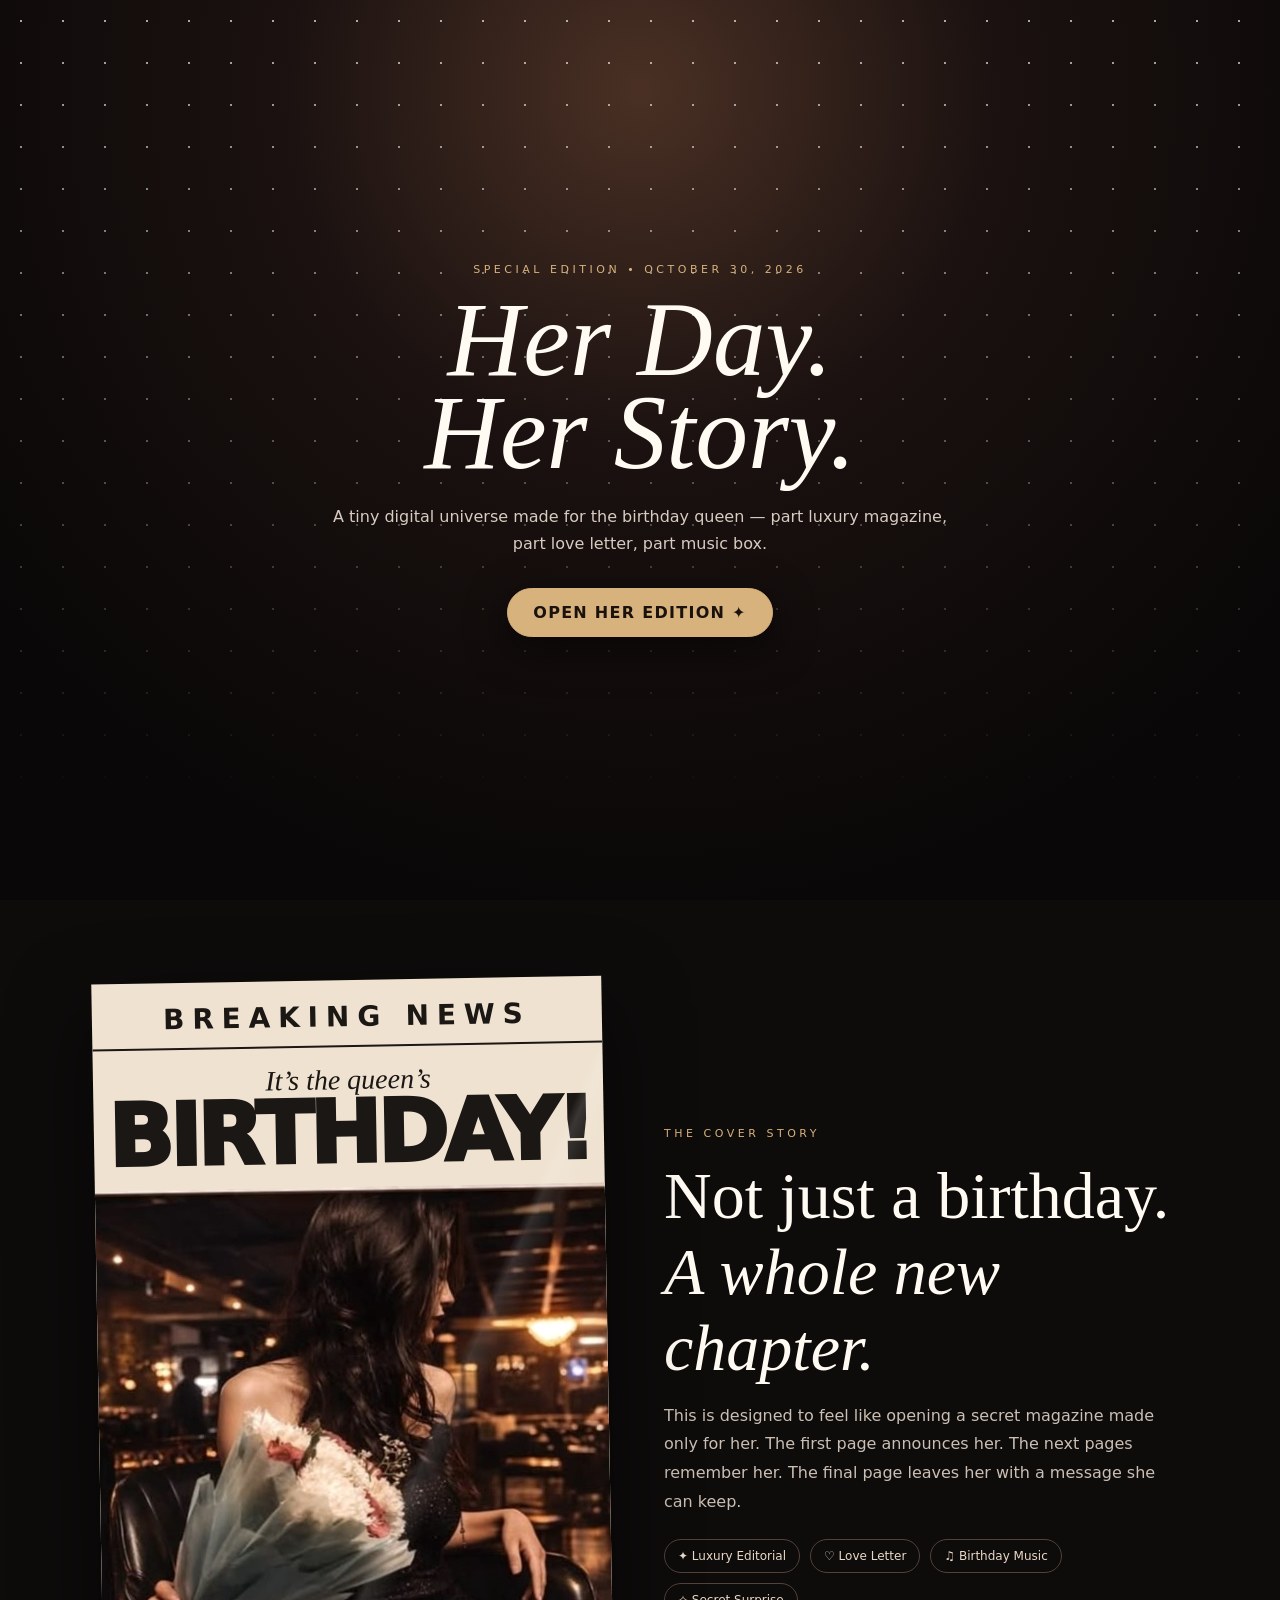
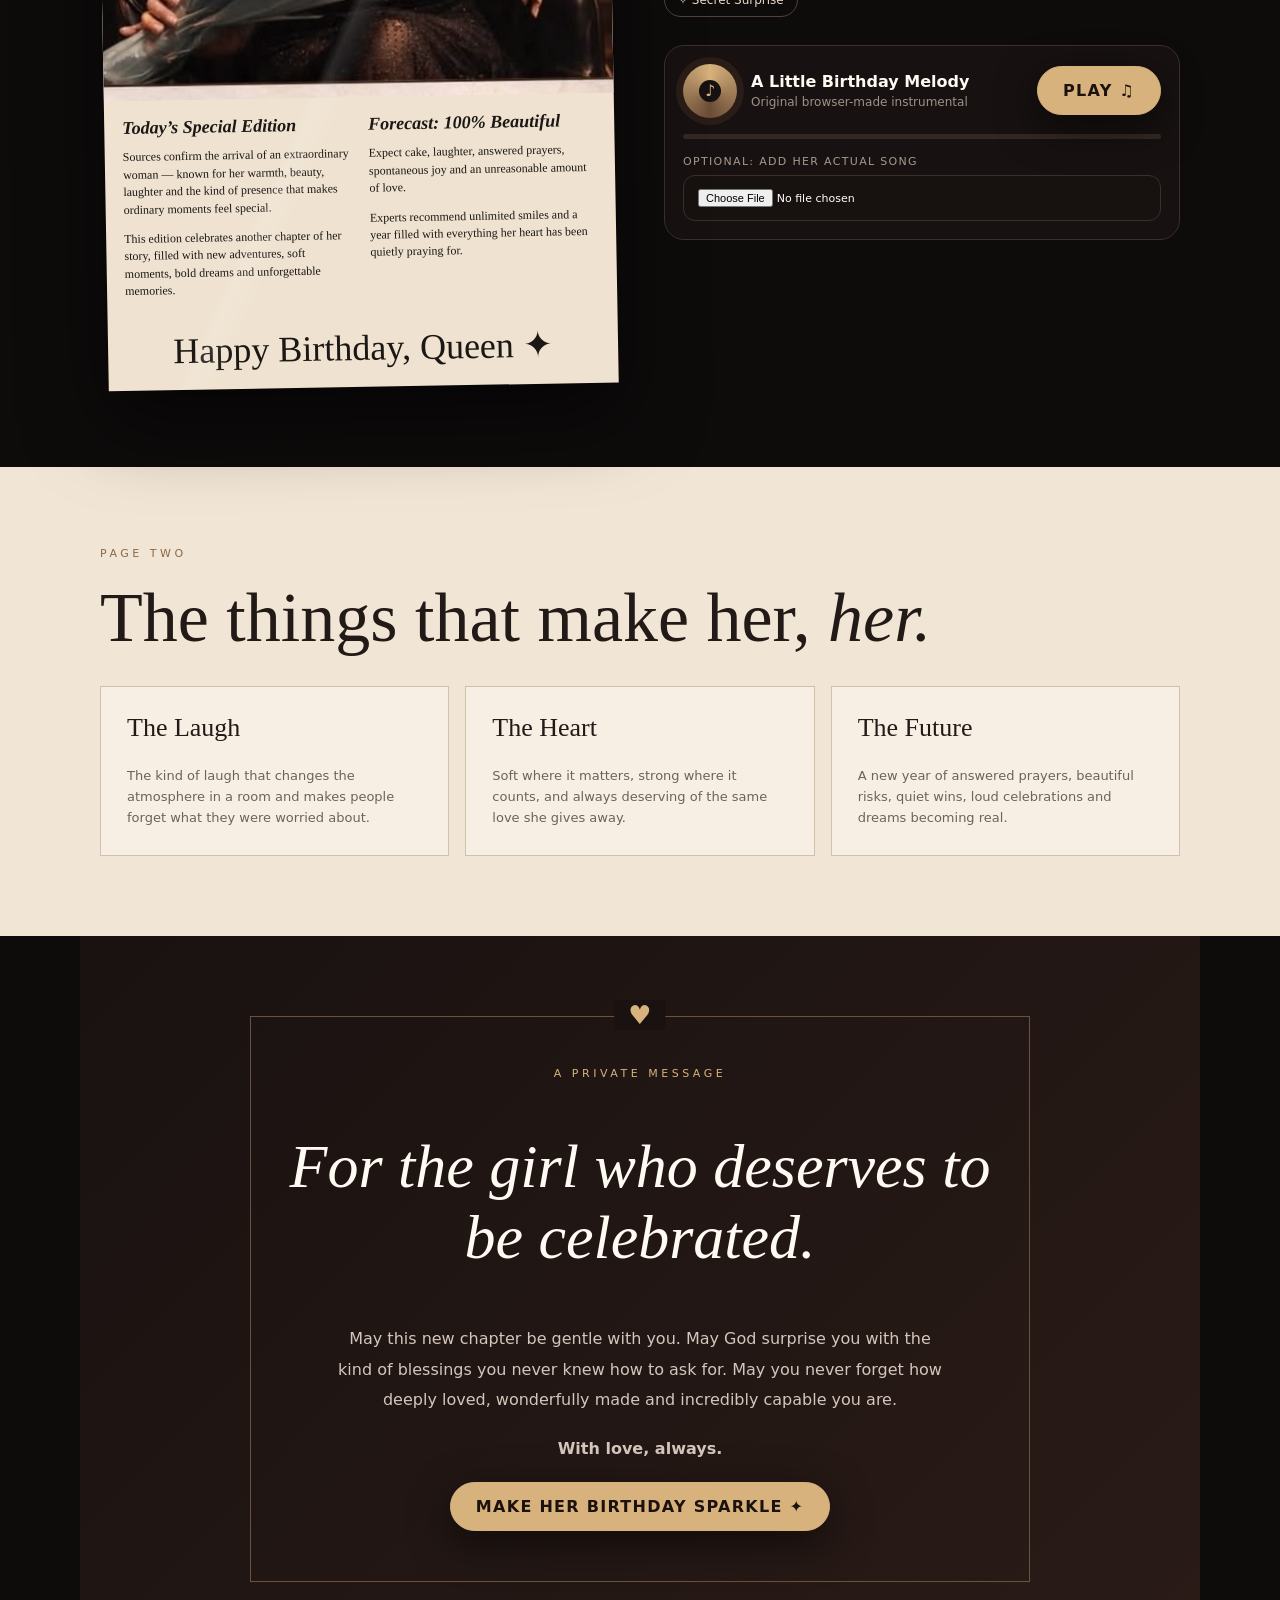
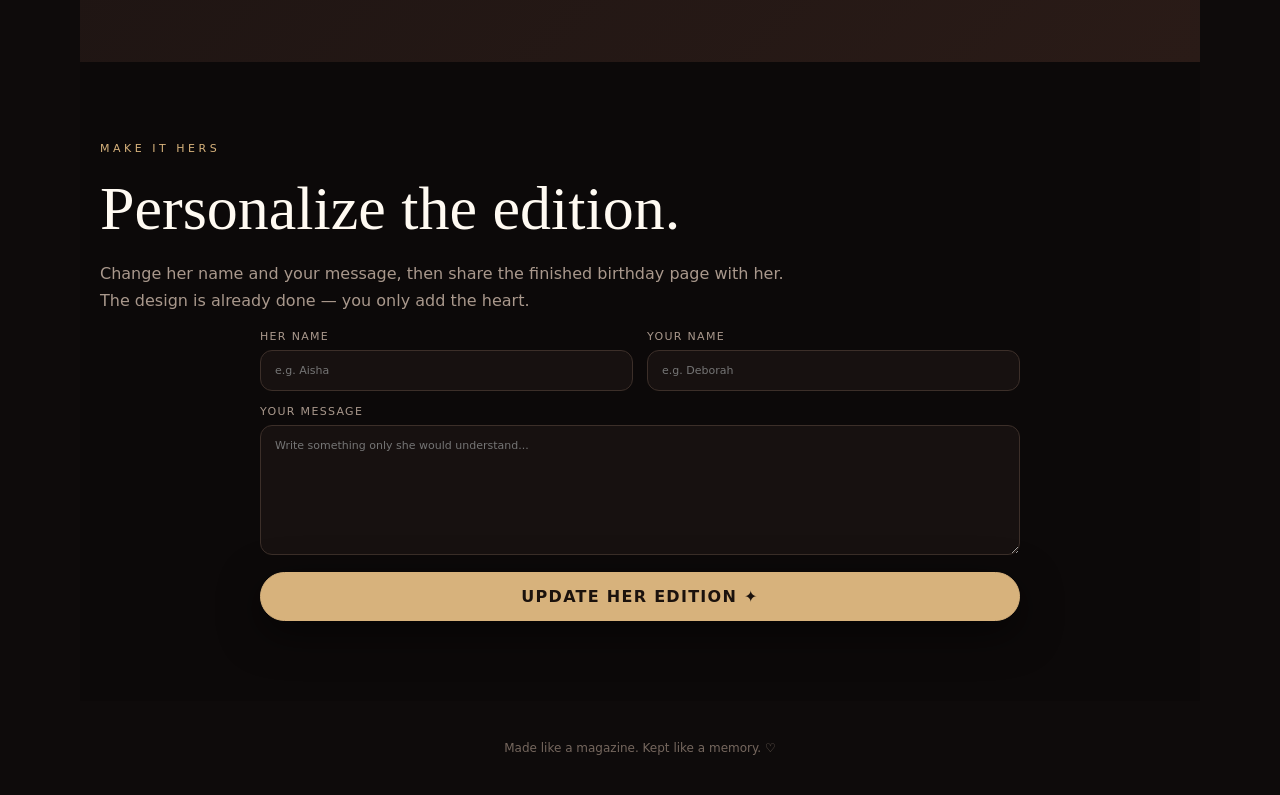
==== birthday_queen_magazine.html @ 36de1dc1 "Add magazine-inspired birthday moments and sparkle" ====
<!doctype html><html lang="en"><head><meta charset="utf-8"><meta name="viewport" content="width=device-width,initial-scale=1"><title>Her Birthday Edition</title><style>
:root{--site-primary:#181313;--site-secondary:#b98a5b;--site-background:#0e0b0b;--site-on-primary:#fffaf2;--site-on-secondary:#1b120d;--site-on-background:#fffaf2;--site-font-body:Inter,system-ui,-apple-system,BlinkMacSystemFont,"Segoe UI",sans-serif;--site-font-heading:Georgia,"Times New Roman",serif;--site-heading-scale:1;--site-spacing-scale:1;--site-radius-scale:1;--gold:#d7b27c;--cream:#f5eadb}
*{box-sizing:border-box}html{scroll-behavior:smooth}body{margin:0;background:#0e0b0b;color:var(--site-on-background);font-family:var(--site-font-body)}#app{min-height:100vh;background:var(--site-background);overflow:hidden}button,input,textarea{font:inherit}button{cursor:pointer}.hero{min-height:100vh;display:grid;place-items:center;padding:28px;position:relative;background:radial-gradient(circle at 50% 10%,#4a3024 0,#1a1110 35%,#090707 80%)}.stars{position:absolute;inset:0;opacity:.65;background-image:radial-gradient(#fff 1px,transparent 1px);background-size:42px 42px;mask-image:linear-gradient(to bottom,#fff,transparent 90%)}.envelope{position:relative;z-index:2;max-width:820px;width:100%;text-align:center;padding:50px 24px}.kicker{letter-spacing:.32em;text-transform:uppercase;font-size:11px;color:#d7b27c;margin-bottom:18px}h1{font-family:var(--site-font-heading);font-size:clamp(48px,9vw,105px);line-height:.88;margin:0;font-weight:500;font-style:italic}.hero p{max-width:620px;margin:24px auto 30px;color:#d8cbc0;line-height:1.7}.primary{border:1px solid #d7b27c;background:#d7b27c;color:#1b120d;border-radius:999px;padding:14px 25px;font-weight:800;letter-spacing:.08em;text-transform:uppercase;box-shadow:0 12px 40px #0008}.section{padding:80px 20px;max-width:1120px;margin:auto}.magazine-wrap{display:grid;grid-template-columns:minmax(280px,510px) 1fr;gap:54px;align-items:center}.magazine{background:#efe2d0;color:#1b1714;box-shadow:0 30px 80px #0009;transform:rotate(-1deg);position:relative;overflow:hidden}.magazine:after{content:"";position:absolute;inset:0;pointer-events:none;background:linear-gradient(115deg,transparent 55%,#fff2 56%,transparent 59%)}.mag-head{padding:20px 18px 12px;text-align:center;border-bottom:2px solid #1c1714;letter-spacing:.28em;font-weight:800;font-size:clamp(18px,3vw,28px)}.mag-kicker{font-family:cursive;text-align:center;font-size:28px;padding:17px 10px 0;font-style:italic}.mag-title{font-size:clamp(48px,8vw,86px);font-weight:950;line-height:.82;text-align:center;margin:2px 10px 18px;letter-spacing:-.05em}.photo{width:100%;aspect-ratio:1/1;object-fit:cover;object-position:center 35%;display:block;filter:saturate(.88) contrast(1.04)}.mag-copy{display:grid;grid-template-columns:1fr 1fr;gap:18px;padding:18px;font-family:Georgia,serif;font-size:12px;line-height:1.45}.mag-copy h3{font-size:18px;line-height:1.05;margin:0 0 8px;font-style:italic}.mag-script{font-family:cursive;font-size:36px;text-align:center;padding:0 12px 18px}.side h2{font-family:var(--site-font-heading);font-size:clamp(38px,6vw,66px);font-weight:500;margin:0 0 16px}.side p{color:#cbbfb4;line-height:1.8}.pills{display:flex;flex-wrap:wrap;gap:10px;margin:22px 0 28px}.pill{padding:9px 13px;border:1px solid #51423a;border-radius:999px;color:#ead9c8;font-size:12px}.player{margin-top:28px;padding:18px;border:1px solid #3c302b;background:#171111;border-radius:20px}.player-row{display:flex;align-items:center;gap:14px}.disk{width:54px;height:54px;border-radius:50%;background:conic-gradient(#d7b27c,#6b4c36,#d7b27c);display:grid;place-items:center;animation:spin 5s linear infinite;animation-play-state:paused;box-shadow:0 0 0 7px #2a1d17}.disk.playing{animation-play-state:running}.disk:after{content:"♪";width:22px;height:22px;background:#171111;border-radius:50%;display:grid;place-items:center;color:#d7b27c}@keyframes spin{to{transform:rotate(360deg)}}.now{flex:1}.now strong{display:block}.now span{font-size:12px;color:#9e9187}.progress{height:5px;background:#342822;border-radius:9px;margin:16px 0;overflow:hidden}.bar{height:100%;width:0;background:#d7b27c;transition:width .1s}.memories{background:#f1e5d5;color:#211a16}.memory-grid{display:grid;grid-template-columns:repeat(3,1fr);gap:16px;margin-top:28px}.card{padding:26px;border:1px solid #d1c0aa;background:#f8efe4;min-height:170px;display:flex;flex-direction:column;justify-content:space-between}.card b{font-family:var(--site-font-heading);font-size:26px;font-weight:500}.card span{font-size:13px;line-height:1.6;color:#6e6259}.letter{background:linear-gradient(135deg,#191211,#2a1b17);text-align:center}.letter-box{max-width:780px;margin:auto;border:1px solid #6a5140;padding:50px 30px;position:relative}.letter-box:before{content:"♥";position:absolute;top:-17px;left:50%;transform:translateX(-50%);background:#191211;padding:0 14px;color:#d7b27c;font-size:26px}.letter h2{font-family:var(--site-font-heading);font-size:clamp(38px,6vw,62px);font-style:italic;font-weight:500}.letter p{color:#d4c6bc;line-height:1.9;max-width:620px;margin:18px auto}.customize{background:#0c0909}.form{max-width:760px;margin:auto;display:grid;gap:14px}.form-grid{display:grid;grid-template-columns:1fr 1fr;gap:14px}label{font-size:11px;text-transform:uppercase;letter-spacing:.12em;color:#a9988c}input,textarea{width:100%;margin-top:7px;background:#171110;border:1px solid #3c2f29;color:#fff;padding:13px 14px;border-radius:12px;outline:none}textarea{min-height:130px;resize:vertical}.footer{padding:40px 20px;text-align:center;color:#75675e;font-size:12px}.toast{position:fixed;left:50%;bottom:24px;transform:translate(-50%,20px);opacity:0;pointer-events:none;background:#f4e5d2;color:#201713;padding:12px 18px;border-radius:999px;z-index:20;transition:.35s;box-shadow:0 10px 40px #0008}.toast.show{opacity:1;transform:translate(-50%,0)}.confetti{position:fixed;top:-15px;width:8px;height:14px;z-index:30;animation:fall 2.5s linear forwards}@keyframes fall{to{transform:translate3d(var(--x),110vh,0) rotate(720deg);opacity:.9}}@media(max-width:800px){.magazine-wrap{grid-template-columns:1fr}.magazine{max-width:560px;margin:auto}.memory-grid{grid-template-columns:1fr}.form-grid{grid-template-columns:1fr}.section{padding:60px 16px}}
</style></head><body><div id="app">
<section class="hero"><div class="stars"></div><div class="envelope"><div class="kicker">Special Edition • October 30, 2026</div><h1>Her Day.<br>Her Story.</h1><p>A tiny digital universe made for the birthday queen — part luxury magazine, part love letter, part music box.</p><button class="primary" onclick="document.getElementById('edition').scrollIntoView()">Open Her Edition ✦</button></div></section>
<section class="section" id="edition"><div class="magazine-wrap"><article class="magazine"><div class="mag-head">BREAKING NEWS</div><div class="mag-kicker">It’s the queen’s</div><div class="mag-title">BIRTHDAY!</div><img class="photo" src="[data-uri]" alt="Birthday queen"><div class="mag-copy"><div><h3>Today’s Special Edition</h3><p>Sources confirm the arrival of an extraordinary woman — known for her warmth, beauty, laughter and the kind of presence that makes ordinary moments feel special.</p><p>This edition celebrates another chapter of her story, filled with new adventures, soft moments, bold dreams and unforgettable memories.</p></div><div><h3>Forecast: 100% Beautiful</h3><p>Expect cake, laughter, answered prayers, spontaneous joy and an unreasonable amount of love.</p><p>Experts recommend unlimited smiles and a year filled with everything her heart has been quietly praying for.</p></div></div><div class="mag-script">Happy Birthday, Queen ✦</div></article><div class="side"><div class="kicker">THE COVER STORY</div><h2>Not just a birthday.<br><em>A whole new chapter.</em></h2><p>This is designed to feel like opening a secret magazine made only for her. The first page announces her. The next pages remember her. The final page leaves her with a message she can keep.</p><div class="pills"><span class="pill">✦ Luxury Editorial</span><span class="pill">♡ Love Letter</span><span class="pill">♫ Birthday Music</span><span class="pill">✧ Secret Surprise</span></div><div class="player"><div class="player-row"><div class="disk" id="disk"></div><div class="now"><strong id="trackName">A Little Birthday Melody</strong><span id="trackSub">Original browser-made instrumental</span></div><button class="primary" id="playBtn" onclick="toggleMusic()">Play ♫</button></div><div class="progress"><div class="bar" id="bar"></div></div><label style="display:block;margin-top:10px">Optional: add her actual song<input id="audioFile" type="file" accept="audio/*"></label><audio id="audio" controls style="width:100%;margin-top:12px;display:none"></audio></div></div></div></section>
<section class="memories"><div class="section"><div class="kicker" style="color:#8b6848">PAGE TWO</div><h2 style="font-family:Georgia,serif;font-size:clamp(40px,6vw,70px);font-weight:500;margin:0">The things that make her, <em>her.</em></h2><div class="memory-grid"><div class="card"><b>The Laugh</b><span>The kind of laugh that changes the atmosphere in a room and makes people forget what they were worried about.</span></div><div class="card"><b>The Heart</b><span>Soft where it matters, strong where it counts, and always deserving of the same love she gives away.</span></div><div class="card"><b>The Future</b><span>A new year of answered prayers, beautiful risks, quiet wins, loud celebrations and dreams becoming real.</span></div></div></div></section>
<section class="letter section"><div class="letter-box"><div class="kicker">A PRIVATE MESSAGE</div><h2>For the girl who deserves to be celebrated.</h2><p id="letterText">May this new chapter be gentle with you. May God surprise you with the kind of blessings you never knew how to ask for. May you never forget how deeply loved, wonderfully made and incredibly capable you are.</p><p><strong id="fromText">With love, always.</strong></p><button class="primary" onclick="celebrate()">Make Her Birthday Sparkle ✦</button></div></section>
<section class="customize section"><div class="kicker">MAKE IT HERS</div><h2 style="font-family:Georgia,serif;font-size:clamp(38px,6vw,62px);font-weight:500;margin:0 0 12px">Personalize the edition.</h2><p style="color:#a9988c;max-width:700px;line-height:1.7">Change her name and your message, then share the finished birthday page with her. The design is already done — you only add the heart.</p><div class="form"><div class="form-grid"><label>Her name<input id="nameInput" placeholder="e.g. Aisha"></label><label>Your name<input id="senderInput" placeholder="e.g. Deborah"></label></div><label>Your message<textarea id="messageInput" placeholder="Write something only she would understand..."></textarea></label><button class="primary" onclick="personalize()">Update Her Edition ✦</button></div></section><div class="footer">Made like a magazine. Kept like a memory. ♡</div><div class="toast" id="toast">The birthday edition has been updated ✦</div></div><script>
let ctx,master,timer=null,playing=false,startTime=0,duration=26;const notes=[261.63,329.63,392,523.25,392,329.63,293.66,349.23,440,523.25,440,349.23,329.63,392,493.88,587.33,523.25,392];
function tone(freq,when,len,vol){const o=ctx.createOscillator(),g=ctx.createGain();o.type='sine';o.frequency.value=freq;g.gain.setValueAtTime(0,when);g.gain.linearRampToValueAtTime(vol,when+.03);g.gain.exponentialRampToValueAtTime(.001,when+len);o.connect(g);g.connect(master);o.start(when);o.stop(when+len+.05)}
function toggleMusic(){if(playing)stopMusic();else startMusic()}
function startMusic(){if(!ctx){ctx=new(window.AudioContext||window.webkitAudioContext)();master=ctx.createGain();master.gain.value=.18;master.connect(ctx.destination)}if(ctx.state==='suspended')ctx.resume();playing=true;document.getElementById('playBtn').textContent='Pause ♫';document.getElementById('disk').classList.add('playing');startTime=ctx.currentTime;let t=startTime;notes.forEach((n,i)=>{tone(n,t,.65,.09);if(i%3===0)tone(n/2,t,.8,.035);t+=.72});timer=setInterval(()=>{const p=Math.min(1,(ctx.currentTime-startTime)/duration);document.getElementById('bar').style.width=(p*100)+'%';if(p>=1){clearInterval(timer);playing=false;document.getElementById('playBtn').textContent='Play ♫';document.getElementById('disk').classList.remove('playing')}},100)}
function stopMusic(){playing=false;if(timer)clearInterval(timer);if(ctx)ctx.suspend();document.getElementById('playBtn').textContent='Play ♫';document.getElementById('disk').classList.remove('playing')}
function personalize(){const name=document.getElementById('nameInput').value.trim()||'Birthday Queen';const sender=document.getElementById('senderInput').value.trim()||'With love, always.';const msg=document.getElementById('messageInput').value.trim();document.querySelector('.hero h1').innerHTML=name+'<br/>Her Story.';document.getElementById('letterText').textContent=msg||'May this new chapter be gentle with you. May God surprise you with the kind of blessings you never knew how to ask for. May you never forget how deeply loved, wonderfully made and incredibly capable you are.';document.getElementById('fromText').textContent=sender;toast('The birthday edition has been updated ✦')}
function toast(t){const x=document.getElementById('toast');x.textContent=t;x.classList.add('show');setTimeout(()=>x.classList.remove('show'),2200)}
function celebrate(){for(let i=0;i<85;i++){const c=document.createElement('i');c.className='confetti';c.style.left=(Math.random()*100)+'vw';c.style.setProperty('--x',((Math.random()-.5)*260)+'px');c.style.background=['#d7b27c','#f1e5d5','#9d6b4a','#ffffff'][i%4];c.style.animationDelay=(Math.random()*.7)+'s';document.body.appendChild(c);setTimeout(()=>c.remove(),3200)}toast('Birthday magic activated ✦');startMusic()}
document.getElementById('audioFile').addEventListener('change',e=>{const f=e.target.files[0];if(!f)return;const audio=document.getElementById('audio');audio.src=URL.createObjectURL(f);audio.style.display='block';document.getElementById('trackName').textContent=f.name;document.getElementById('trackSub').textContent='Your chosen birthday song';stopMusic()});
</script></body></html>
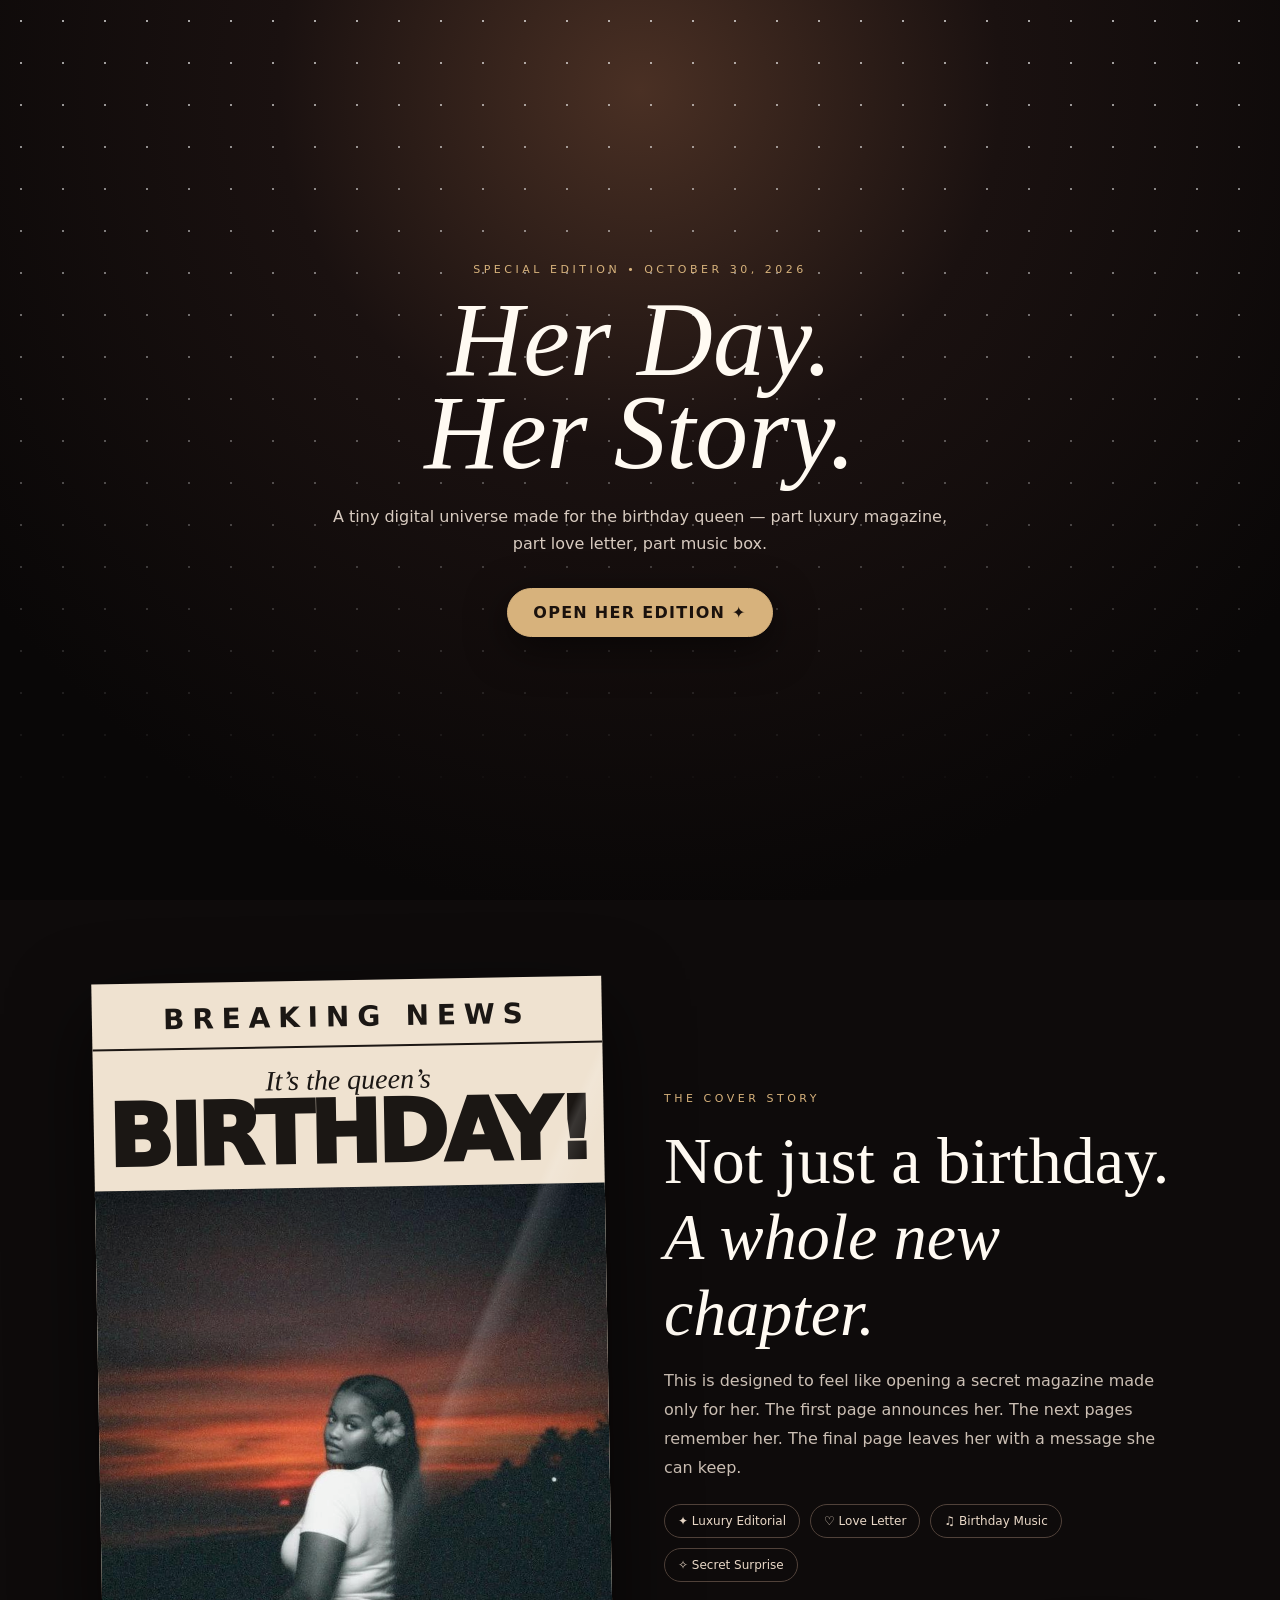
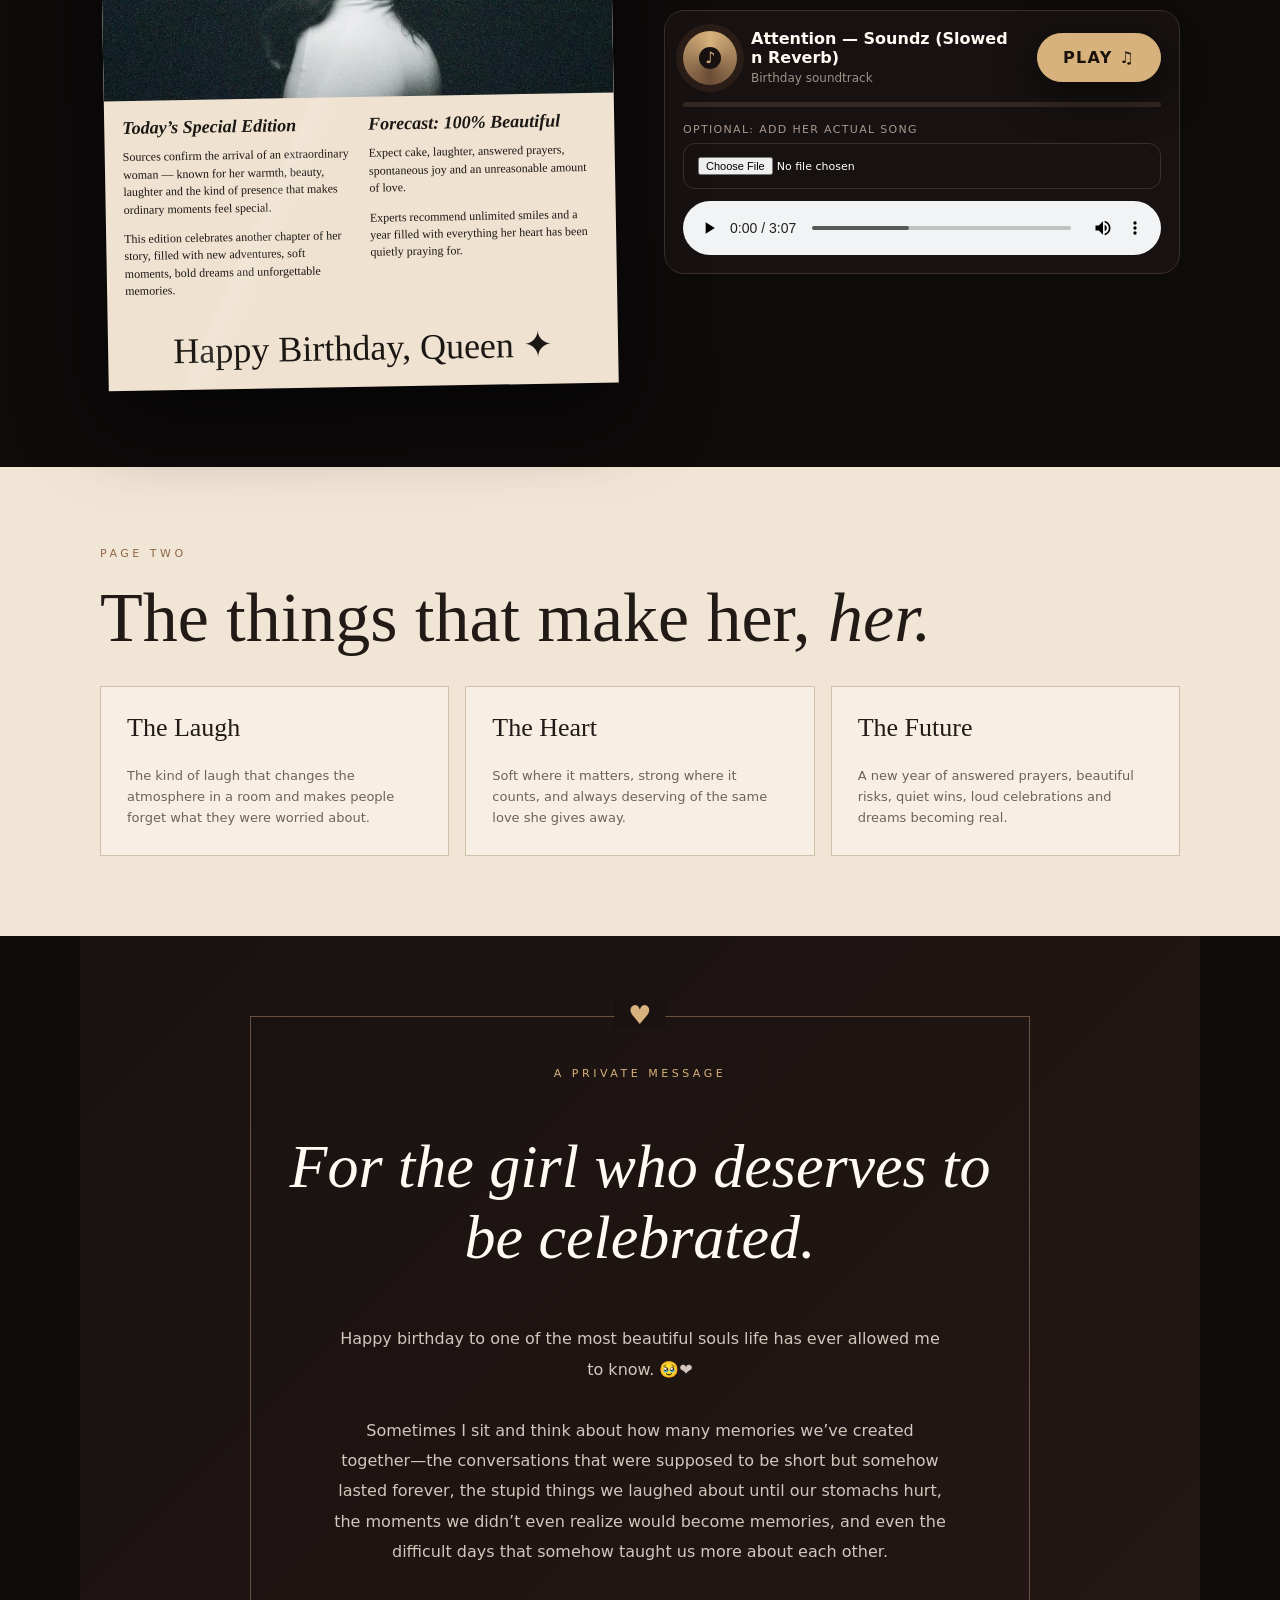
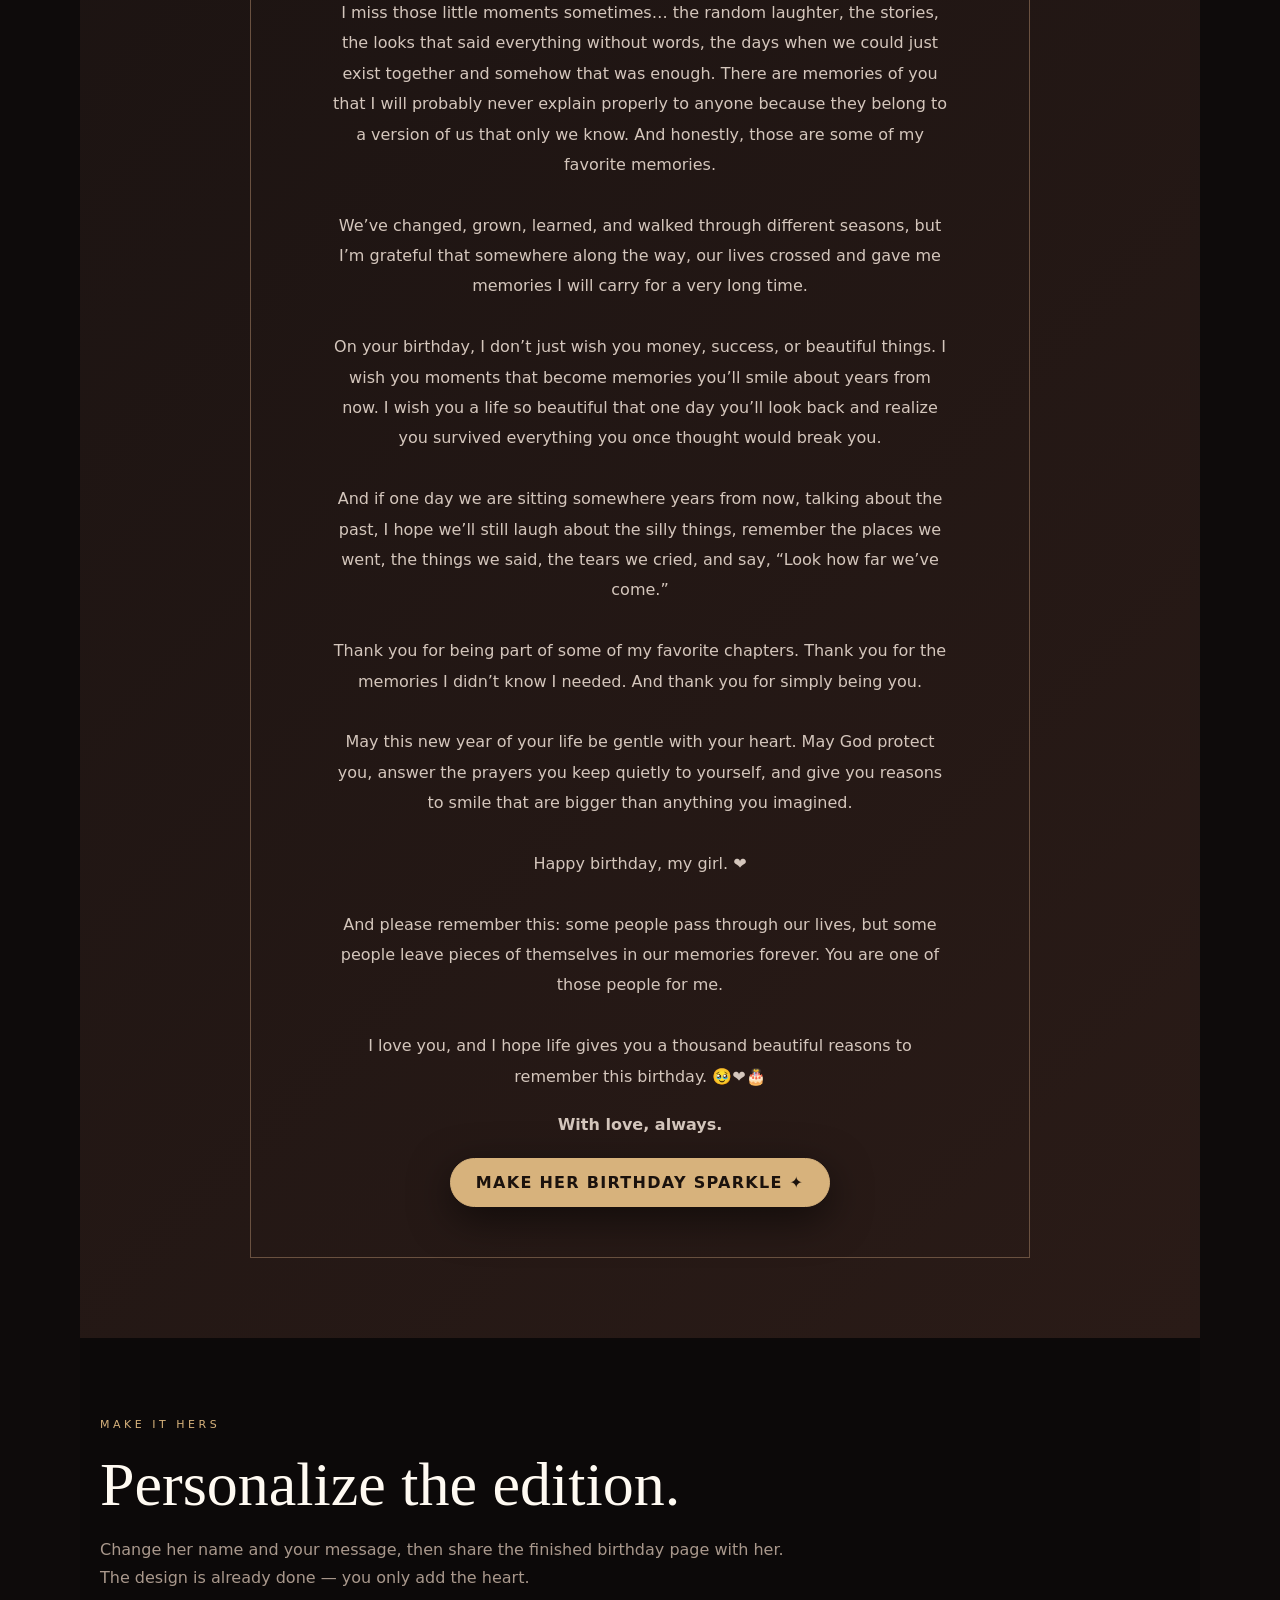
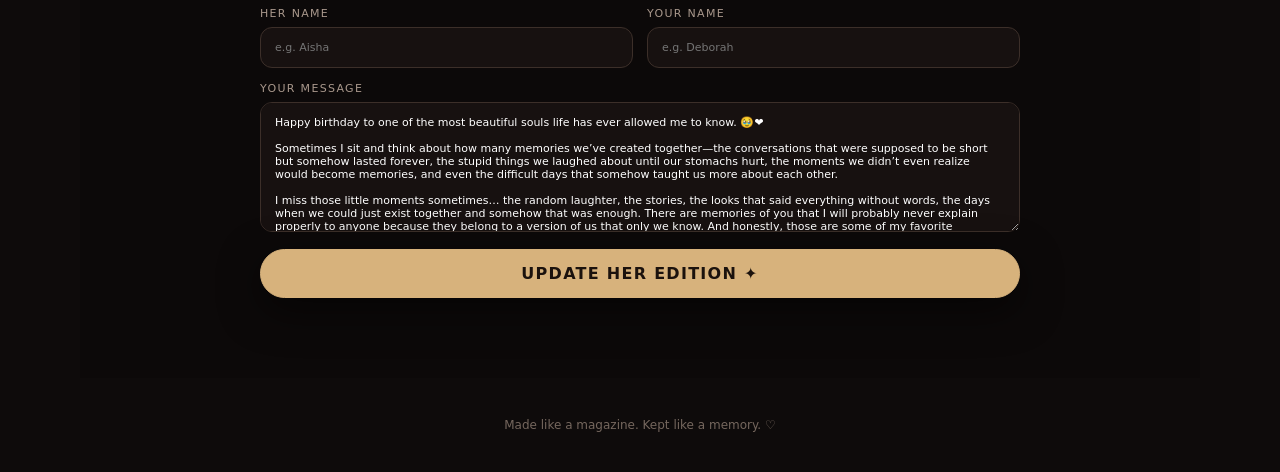
==== commit b22eb6a4: "Use supplied photo, soundtrack, and birthday message" ====
--- a/birthday_queen_magazine.html
+++ b/birthday_queen_magazine.html
@@ -8,11 +8,45 @@
 <section class="letter section"><div class="letter-box"><div class="kicker">A PRIVATE MESSAGE</div><h2>For the girl who deserves to be celebrated.</h2><p id="letterText">May this new chapter be gentle with you. May God surprise you with the kind of blessings you never knew how to ask for. May you never forget how deeply loved, wonderfully made and incredibly capable you are.</p><p><strong id="fromText">With love, always.</strong></p><button class="primary" onclick="celebrate()">Make Her Birthday Sparkle ✦</button></div></section>
 <section class="customize section"><div class="kicker">MAKE IT HERS</div><h2 style="font-family:Georgia,serif;font-size:clamp(38px,6vw,62px);font-weight:500;margin:0 0 12px">Personalize the edition.</h2><p style="color:#a9988c;max-width:700px;line-height:1.7">Change her name and your message, then share the finished birthday page with her. The design is already done — you only add the heart.</p><div class="form"><div class="form-grid"><label>Her name<input id="nameInput" placeholder="e.g. Aisha"></label><label>Your name<input id="senderInput" placeholder="e.g. Deborah"></label></div><label>Your message<textarea id="messageInput" placeholder="Write something only she would understand..."></textarea></label><button class="primary" onclick="personalize()">Update Her Edition ✦</button></div></section><div class="footer">Made like a magazine. Kept like a memory. ♡</div><div class="toast" id="toast">The birthday edition has been updated ✦</div></div><script>
 let ctx,master,timer=null,playing=false,startTime=0,duration=26;const notes=[261.63,329.63,392,523.25,392,329.63,293.66,349.23,440,523.25,440,349.23,329.63,392,493.88,587.33,523.25,392];
+const birthdayMessage = `Happy birthday to one of the most beautiful souls life has ever allowed me to know. 🥹❤️
+
+Sometimes I sit and think about how many memories we’ve created together—the conversations that were supposed to be short but somehow lasted forever, the stupid things we laughed about until our stomachs hurt, the moments we didn’t even realize would become memories, and even the difficult days that somehow taught us more about each other.
+
+I miss those little moments sometimes… the random laughter, the stories, the looks that said everything without words, the days when we could just exist together and somehow that was enough. There are memories of you that I will probably never explain properly to anyone because they belong to a version of us that only we know. And honestly, those are some of my favorite memories.
+
+We’ve changed, grown, learned, and walked through different seasons, but I’m grateful that somewhere along the way, our lives crossed and gave me memories I will carry for a very long time.
+
+On your birthday, I don’t just wish you money, success, or beautiful things. I wish you moments that become memories you’ll smile about years from now. I wish you a life so beautiful that one day you’ll look back and realize you survived everything you once thought would break you.
+
+And if one day we are sitting somewhere years from now, talking about the past, I hope we’ll still laugh about the silly things, remember the places we went, the things we said, the tears we cried, and say, “Look how far we’ve come.”
+
+Thank you for being part of some of my favorite chapters. Thank you for the memories I didn’t know I needed. And thank you for simply being you.
+
+May this new year of your life be gentle with your heart. May God protect you, answer the prayers you keep quietly to yourself, and give you reasons to smile that are bigger than anything you imagined.
+
+Happy birthday, my girl. ❤️
+
+And please remember this: some people pass through our lives, but some people leave pieces of themselves in our memories forever. You are one of those people for me.
+
+I love you, and I hope life gives you a thousand beautiful reasons to remember this birthday. 🥹❤️🎂`;
+document.querySelector('.photo').src = encodeURI('WhatsApp Image 2026-10-30 at 08.44.41.jpeg');
+document.getElementById('letterText').textContent = birthdayMessage;
+document.getElementById('letterText').style.whiteSpace = 'pre-line';
+document.getElementById('messageInput').value = birthdayMessage;
+const audio = document.getElementById('audio');
+audio.src = encodeURI('Attention - Soundz (Slowed n Reverb) (1).mp3');
+audio.style.display = 'block';
+document.getElementById('trackName').textContent = 'Attention — Soundz (Slowed n Reverb)';
+document.getElementById('trackSub').textContent = 'Birthday soundtrack';
 function tone(freq,when,len,vol){const o=ctx.createOscillator(),g=ctx.createGain();o.type='sine';o.frequency.value=freq;g.gain.setValueAtTime(0,when);g.gain.linearRampToValueAtTime(vol,when+.03);g.gain.exponentialRampToValueAtTime(.001,when+len);o.connect(g);g.connect(master);o.start(when);o.stop(when+len+.05)}
-function toggleMusic(){if(playing)stopMusic();else startMusic()}
-function startMusic(){if(!ctx){ctx=new(window.AudioContext||window.webkitAudioContext)();master=ctx.createGain();master.gain.value=.18;master.connect(ctx.destination)}if(ctx.state==='suspended')ctx.resume();playing=true;document.getElementById('playBtn').textContent='Pause ♫';document.getElementById('disk').classList.add('playing');startTime=ctx.currentTime;let t=startTime;notes.forEach((n,i)=>{tone(n,t,.65,.09);if(i%3===0)tone(n/2,t,.8,.035);t+=.72});timer=setInterval(()=>{const p=Math.min(1,(ctx.currentTime-startTime)/duration);document.getElementById('bar').style.width=(p*100)+'%';if(p>=1){clearInterval(timer);playing=false;document.getElementById('playBtn').textContent='Play ♫';document.getElementById('disk').classList.remove('playing')}},100)}
-function stopMusic(){playing=false;if(timer)clearInterval(timer);if(ctx)ctx.suspend();document.getElementById('playBtn').textContent='Play ♫';document.getElementById('disk').classList.remove('playing')}
-function personalize(){const name=document.getElementById('nameInput').value.trim()||'Birthday Queen';const sender=document.getElementById('senderInput').value.trim()||'With love, always.';const msg=document.getElementById('messageInput').value.trim();document.querySelector('.hero h1').innerHTML=name+'<br/>Her Story.';document.getElementById('letterText').textContent=msg||'May this new chapter be gentle with you. May God surprise you with the kind of blessings you never knew how to ask for. May you never forget how deeply loved, wonderfully made and incredibly capable you are.';document.getElementById('fromText').textContent=sender;toast('The birthday edition has been updated ✦')}
+function toggleMusic(){if(audio.paused)startMusic();else stopMusic()}
+function startMusic(){audio.play().catch(()=>toast('The song could not be played in this browser.'));}
+function stopMusic(){audio.pause();}
+audio.addEventListener('play',()=>{playing=true;document.getElementById('playBtn').textContent='Pause ♫';document.getElementById('disk').classList.add('playing')});
+audio.addEventListener('pause',()=>{playing=false;document.getElementById('playBtn').textContent='Play ♫';document.getElementById('disk').classList.remove('playing')});
+audio.addEventListener('ended',()=>{document.getElementById('bar').style.width='0%'});
+audio.addEventListener('timeupdate',()=>{if(Number.isFinite(audio.duration)&&audio.duration>0)document.getElementById('bar').style.width=`${(audio.currentTime/audio.duration)*100}%`});
+function personalize(){const name=document.getElementById('nameInput').value.trim()||'Birthday Queen';const sender=document.getElementById('senderInput').value.trim()||'With love, always.';const msg=document.getElementById('messageInput').value.trim();document.querySelector('.hero h1').innerHTML=name+'<br/>Her Story.';document.getElementById('letterText').textContent=msg||birthdayMessage;document.getElementById('letterText').style.whiteSpace='pre-line';document.getElementById('fromText').textContent=sender;toast('The birthday edition has been updated ✦')}
 function toast(t){const x=document.getElementById('toast');x.textContent=t;x.classList.add('show');setTimeout(()=>x.classList.remove('show'),2200)}
 function celebrate(){for(let i=0;i<85;i++){const c=document.createElement('i');c.className='confetti';c.style.left=(Math.random()*100)+'vw';c.style.setProperty('--x',((Math.random()-.5)*260)+'px');c.style.background=['#d7b27c','#f1e5d5','#9d6b4a','#ffffff'][i%4];c.style.animationDelay=(Math.random()*.7)+'s';document.body.appendChild(c);setTimeout(()=>c.remove(),3200)}toast('Birthday magic activated ✦');startMusic()}
 document.getElementById('audioFile').addEventListener('change',e=>{const f=e.target.files[0];if(!f)return;const audio=document.getElementById('audio');audio.src=URL.createObjectURL(f);audio.style.display='block';document.getElementById('trackName').textContent=f.name;document.getElementById('trackSub').textContent='Your chosen birthday song';stopMusic()});
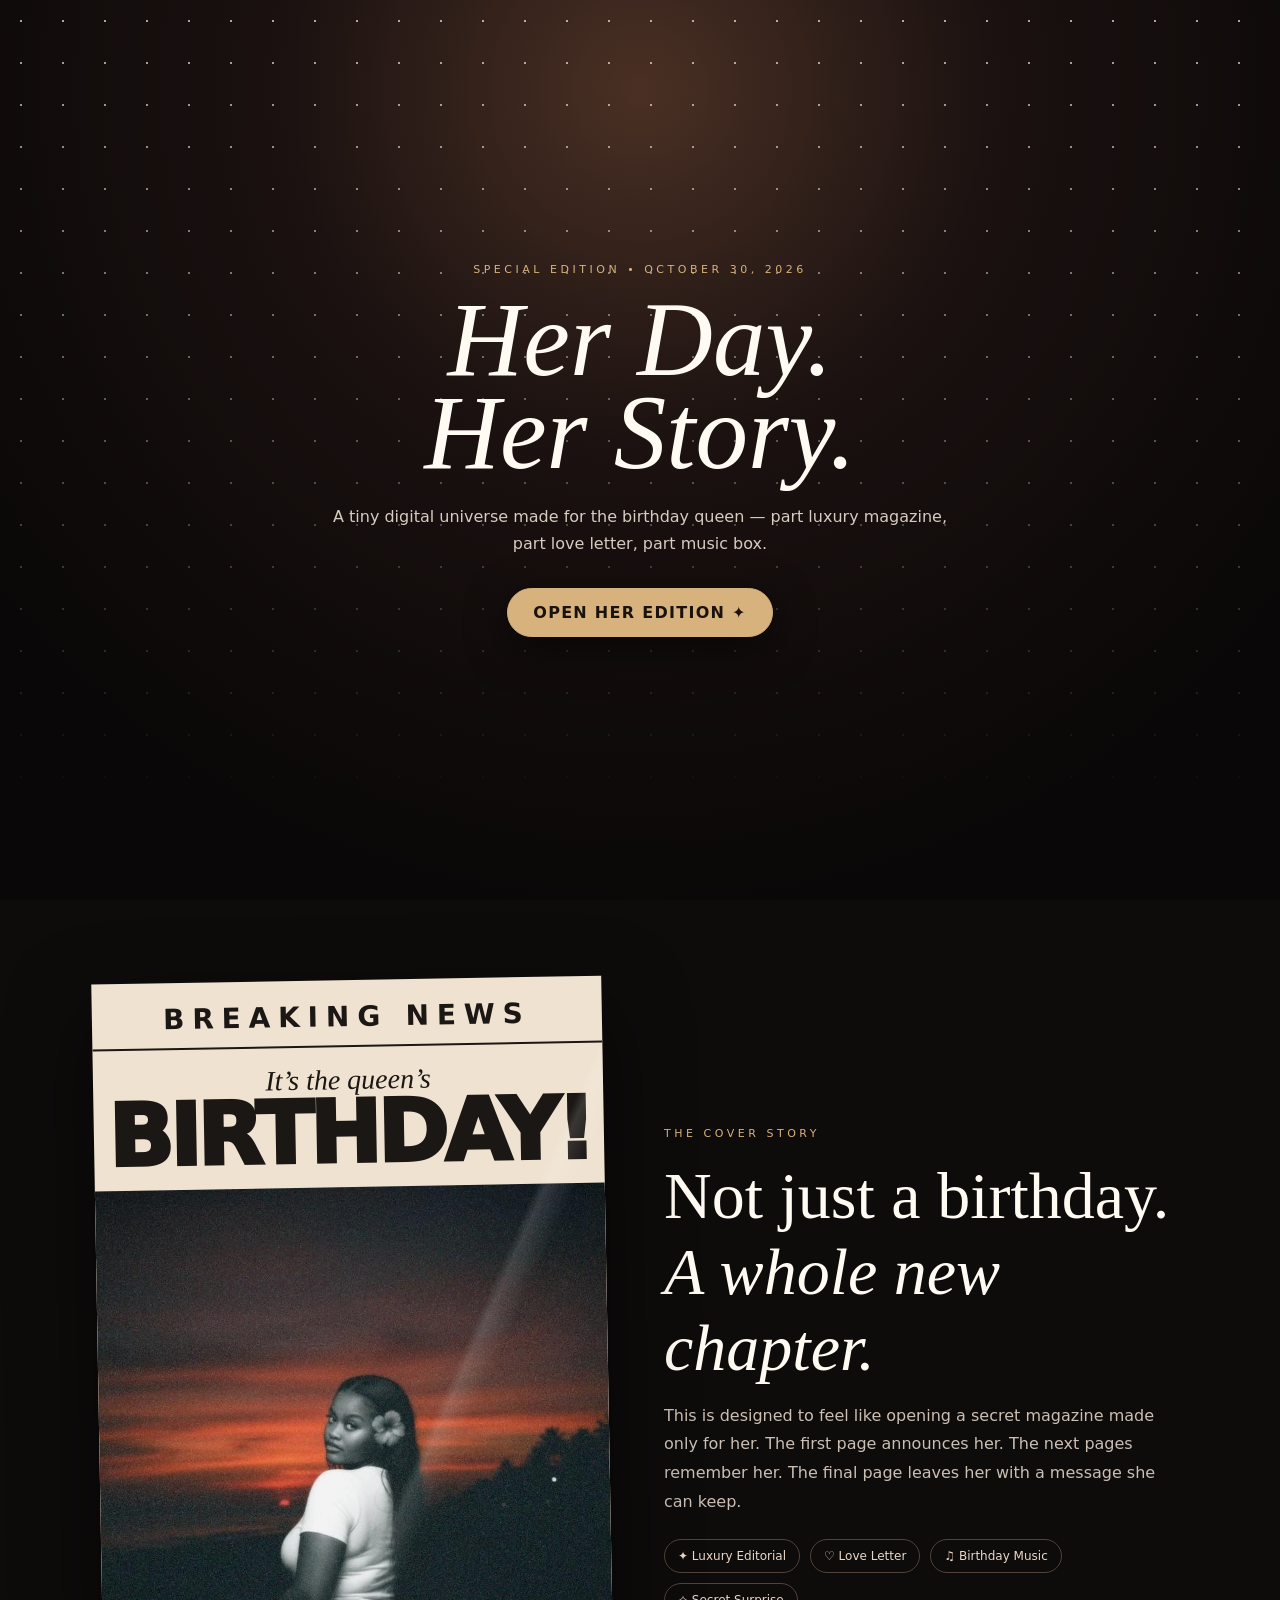
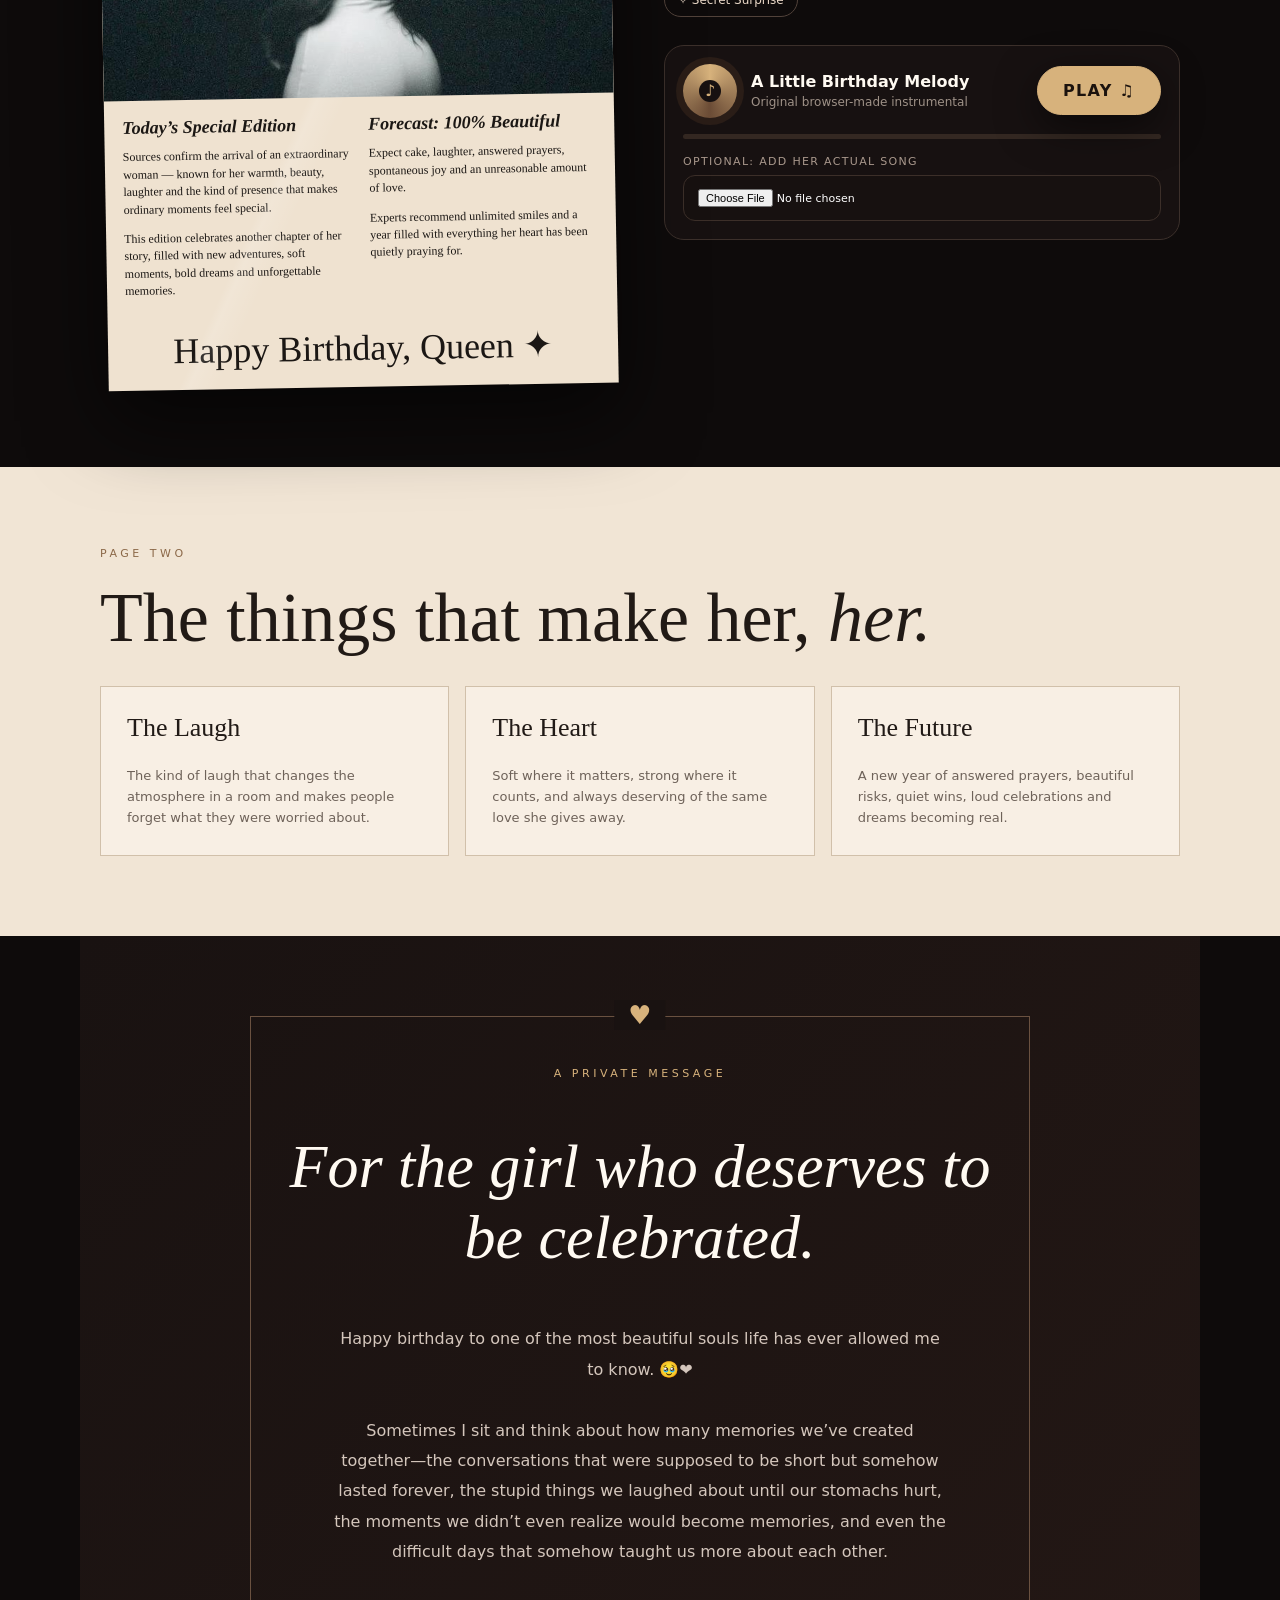
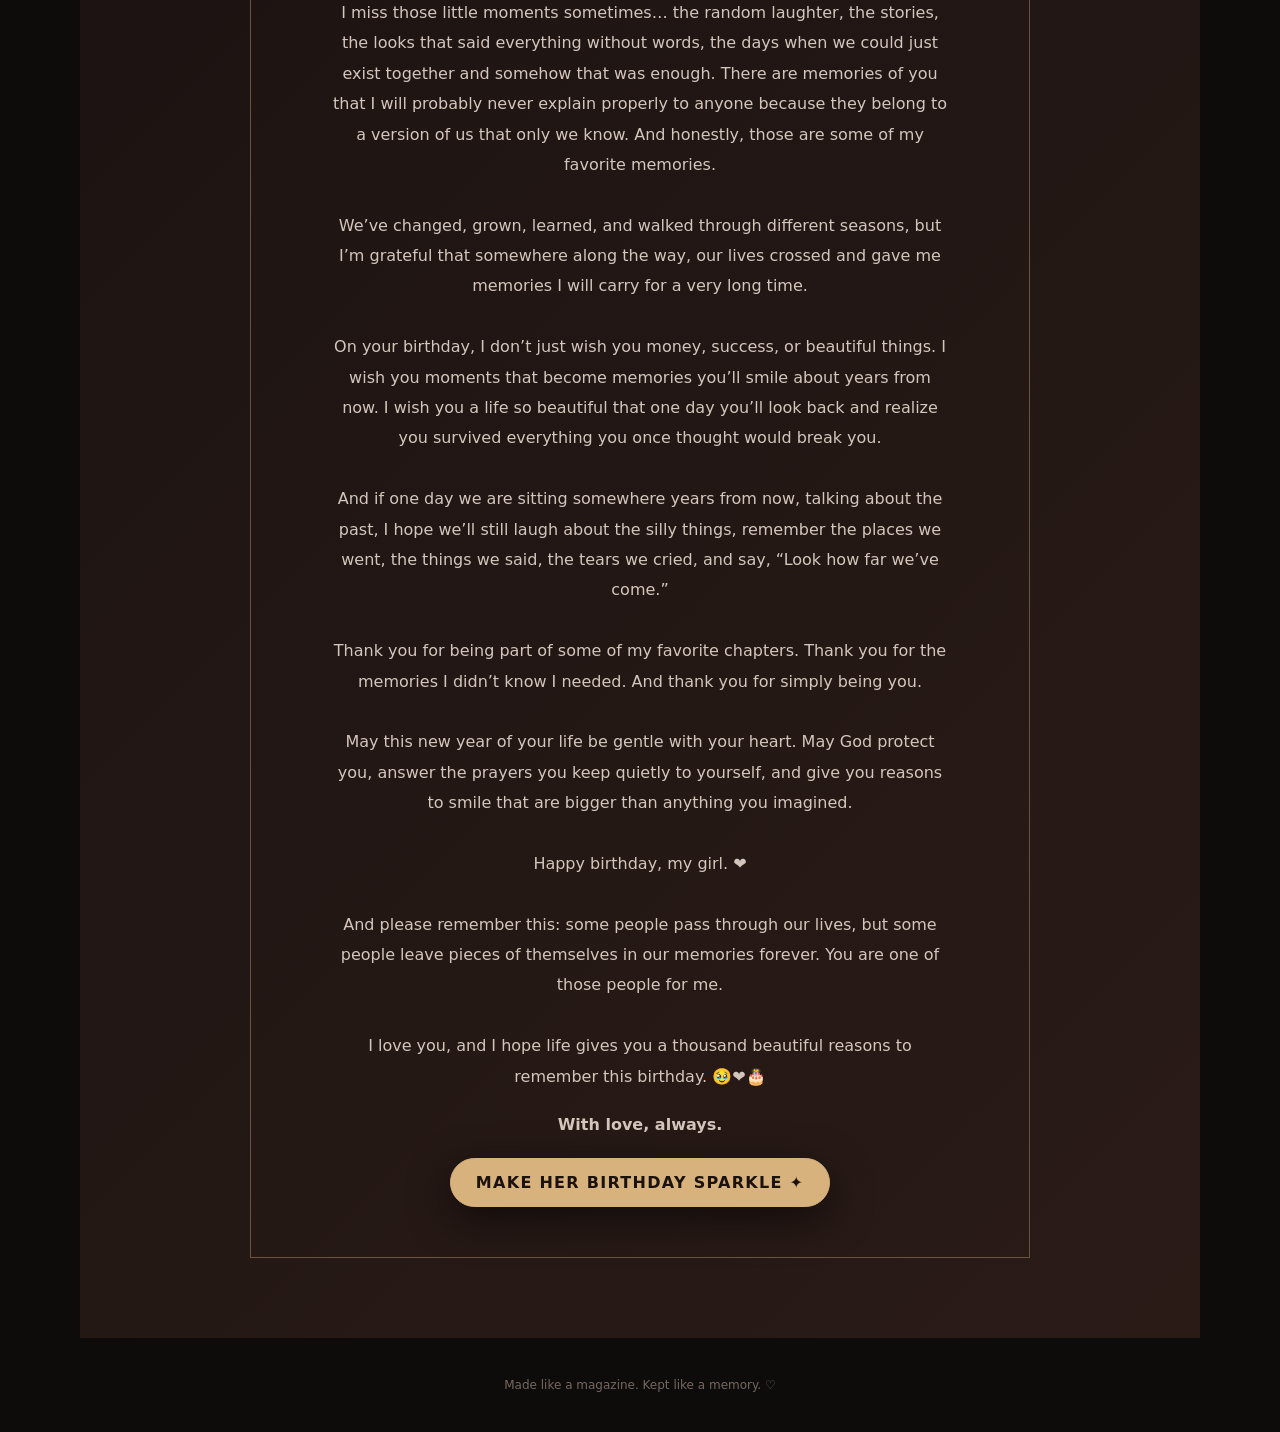
==== commit e695c149: "Play birthday song when edition opens" ====
--- a/birthday_queen_magazine.html
+++ b/birthday_queen_magazine.html
@@ -2,11 +2,11 @@
 :root{--site-primary:#181313;--site-secondary:#b98a5b;--site-background:#0e0b0b;--site-on-primary:#fffaf2;--site-on-secondary:#1b120d;--site-on-background:#fffaf2;--site-font-body:Inter,system-ui,-apple-system,BlinkMacSystemFont,"Segoe UI",sans-serif;--site-font-heading:Georgia,"Times New Roman",serif;--site-heading-scale:1;--site-spacing-scale:1;--site-radius-scale:1;--gold:#d7b27c;--cream:#f5eadb}
 *{box-sizing:border-box}html{scroll-behavior:smooth}body{margin:0;background:#0e0b0b;color:var(--site-on-background);font-family:var(--site-font-body)}#app{min-height:100vh;background:var(--site-background);overflow:hidden}button,input,textarea{font:inherit}button{cursor:pointer}.hero{min-height:100vh;display:grid;place-items:center;padding:28px;position:relative;background:radial-gradient(circle at 50% 10%,#4a3024 0,#1a1110 35%,#090707 80%)}.stars{position:absolute;inset:0;opacity:.65;background-image:radial-gradient(#fff 1px,transparent 1px);background-size:42px 42px;mask-image:linear-gradient(to bottom,#fff,transparent 90%)}.envelope{position:relative;z-index:2;max-width:820px;width:100%;text-align:center;padding:50px 24px}.kicker{letter-spacing:.32em;text-transform:uppercase;font-size:11px;color:#d7b27c;margin-bottom:18px}h1{font-family:var(--site-font-heading);font-size:clamp(48px,9vw,105px);line-height:.88;margin:0;font-weight:500;font-style:italic}.hero p{max-width:620px;margin:24px auto 30px;color:#d8cbc0;line-height:1.7}.primary{border:1px solid #d7b27c;background:#d7b27c;color:#1b120d;border-radius:999px;padding:14px 25px;font-weight:800;letter-spacing:.08em;text-transform:uppercase;box-shadow:0 12px 40px #0008}.section{padding:80px 20px;max-width:1120px;margin:auto}.magazine-wrap{display:grid;grid-template-columns:minmax(280px,510px) 1fr;gap:54px;align-items:center}.magazine{background:#efe2d0;color:#1b1714;box-shadow:0 30px 80px #0009;transform:rotate(-1deg);position:relative;overflow:hidden}.magazine:after{content:"";position:absolute;inset:0;pointer-events:none;background:linear-gradient(115deg,transparent 55%,#fff2 56%,transparent 59%)}.mag-head{padding:20px 18px 12px;text-align:center;border-bottom:2px solid #1c1714;letter-spacing:.28em;font-weight:800;font-size:clamp(18px,3vw,28px)}.mag-kicker{font-family:cursive;text-align:center;font-size:28px;padding:17px 10px 0;font-style:italic}.mag-title{font-size:clamp(48px,8vw,86px);font-weight:950;line-height:.82;text-align:center;margin:2px 10px 18px;letter-spacing:-.05em}.photo{width:100%;aspect-ratio:1/1;object-fit:cover;object-position:center 35%;display:block;filter:saturate(.88) contrast(1.04)}.mag-copy{display:grid;grid-template-columns:1fr 1fr;gap:18px;padding:18px;font-family:Georgia,serif;font-size:12px;line-height:1.45}.mag-copy h3{font-size:18px;line-height:1.05;margin:0 0 8px;font-style:italic}.mag-script{font-family:cursive;font-size:36px;text-align:center;padding:0 12px 18px}.side h2{font-family:var(--site-font-heading);font-size:clamp(38px,6vw,66px);font-weight:500;margin:0 0 16px}.side p{color:#cbbfb4;line-height:1.8}.pills{display:flex;flex-wrap:wrap;gap:10px;margin:22px 0 28px}.pill{padding:9px 13px;border:1px solid #51423a;border-radius:999px;color:#ead9c8;font-size:12px}.player{margin-top:28px;padding:18px;border:1px solid #3c302b;background:#171111;border-radius:20px}.player-row{display:flex;align-items:center;gap:14px}.disk{width:54px;height:54px;border-radius:50%;background:conic-gradient(#d7b27c,#6b4c36,#d7b27c);display:grid;place-items:center;animation:spin 5s linear infinite;animation-play-state:paused;box-shadow:0 0 0 7px #2a1d17}.disk.playing{animation-play-state:running}.disk:after{content:"♪";width:22px;height:22px;background:#171111;border-radius:50%;display:grid;place-items:center;color:#d7b27c}@keyframes spin{to{transform:rotate(360deg)}}.now{flex:1}.now strong{display:block}.now span{font-size:12px;color:#9e9187}.progress{height:5px;background:#342822;border-radius:9px;margin:16px 0;overflow:hidden}.bar{height:100%;width:0;background:#d7b27c;transition:width .1s}.memories{background:#f1e5d5;color:#211a16}.memory-grid{display:grid;grid-template-columns:repeat(3,1fr);gap:16px;margin-top:28px}.card{padding:26px;border:1px solid #d1c0aa;background:#f8efe4;min-height:170px;display:flex;flex-direction:column;justify-content:space-between}.card b{font-family:var(--site-font-heading);font-size:26px;font-weight:500}.card span{font-size:13px;line-height:1.6;color:#6e6259}.letter{background:linear-gradient(135deg,#191211,#2a1b17);text-align:center}.letter-box{max-width:780px;margin:auto;border:1px solid #6a5140;padding:50px 30px;position:relative}.letter-box:before{content:"♥";position:absolute;top:-17px;left:50%;transform:translateX(-50%);background:#191211;padding:0 14px;color:#d7b27c;font-size:26px}.letter h2{font-family:var(--site-font-heading);font-size:clamp(38px,6vw,62px);font-style:italic;font-weight:500}.letter p{color:#d4c6bc;line-height:1.9;max-width:620px;margin:18px auto}.customize{background:#0c0909}.form{max-width:760px;margin:auto;display:grid;gap:14px}.form-grid{display:grid;grid-template-columns:1fr 1fr;gap:14px}label{font-size:11px;text-transform:uppercase;letter-spacing:.12em;color:#a9988c}input,textarea{width:100%;margin-top:7px;background:#171110;border:1px solid #3c2f29;color:#fff;padding:13px 14px;border-radius:12px;outline:none}textarea{min-height:130px;resize:vertical}.footer{padding:40px 20px;text-align:center;color:#75675e;font-size:12px}.toast{position:fixed;left:50%;bottom:24px;transform:translate(-50%,20px);opacity:0;pointer-events:none;background:#f4e5d2;color:#201713;padding:12px 18px;border-radius:999px;z-index:20;transition:.35s;box-shadow:0 10px 40px #0008}.toast.show{opacity:1;transform:translate(-50%,0)}.confetti{position:fixed;top:-15px;width:8px;height:14px;z-index:30;animation:fall 2.5s linear forwards}@keyframes fall{to{transform:translate3d(var(--x),110vh,0) rotate(720deg);opacity:.9}}@media(max-width:800px){.magazine-wrap{grid-template-columns:1fr}.magazine{max-width:560px;margin:auto}.memory-grid{grid-template-columns:1fr}.form-grid{grid-template-columns:1fr}.section{padding:60px 16px}}
 </style></head><body><div id="app">
-<section class="hero"><div class="stars"></div><div class="envelope"><div class="kicker">Special Edition • October 30, 2026</div><h1>Her Day.<br>Her Story.</h1><p>A tiny digital universe made for the birthday queen — part luxury magazine, part love letter, part music box.</p><button class="primary" onclick="document.getElementById('edition').scrollIntoView()">Open Her Edition ✦</button></div></section>
+<section class="hero"><div class="stars"></div><div class="envelope"><div class="kicker">Special Edition • October 30, 2026</div><h1>Her Day.<br>Her Story.</h1><p>A tiny digital universe made for the birthday queen — part luxury magazine, part love letter, part music box.</p><button class="primary" onclick="document.getElementById('edition').scrollIntoView(); startMusic()">Open Her Edition ✦</button></div></section>
 <section class="section" id="edition"><div class="magazine-wrap"><article class="magazine"><div class="mag-head">BREAKING NEWS</div><div class="mag-kicker">It’s the queen’s</div><div class="mag-title">BIRTHDAY!</div><img class="photo" src="[data-uri]" alt="Birthday queen"><div class="mag-copy"><div><h3>Today’s Special Edition</h3><p>Sources confirm the arrival of an extraordinary woman — known for her warmth, beauty, laughter and the kind of presence that makes ordinary moments feel special.</p><p>This edition celebrates another chapter of her story, filled with new adventures, soft moments, bold dreams and unforgettable memories.</p></div><div><h3>Forecast: 100% Beautiful</h3><p>Expect cake, laughter, answered prayers, spontaneous joy and an unreasonable amount of love.</p><p>Experts recommend unlimited smiles and a year filled with everything her heart has been quietly praying for.</p></div></div><div class="mag-script">Happy Birthday, Queen ✦</div></article><div class="side"><div class="kicker">THE COVER STORY</div><h2>Not just a birthday.<br><em>A whole new chapter.</em></h2><p>This is designed to feel like opening a secret magazine made only for her. The first page announces her. The next pages remember her. The final page leaves her with a message she can keep.</p><div class="pills"><span class="pill">✦ Luxury Editorial</span><span class="pill">♡ Love Letter</span><span class="pill">♫ Birthday Music</span><span class="pill">✧ Secret Surprise</span></div><div class="player"><div class="player-row"><div class="disk" id="disk"></div><div class="now"><strong id="trackName">A Little Birthday Melody</strong><span id="trackSub">Original browser-made instrumental</span></div><button class="primary" id="playBtn" onclick="toggleMusic()">Play ♫</button></div><div class="progress"><div class="bar" id="bar"></div></div><label style="display:block;margin-top:10px">Optional: add her actual song<input id="audioFile" type="file" accept="audio/*"></label><audio id="audio" controls style="width:100%;margin-top:12px;display:none"></audio></div></div></div></section>
 <section class="memories"><div class="section"><div class="kicker" style="color:#8b6848">PAGE TWO</div><h2 style="font-family:Georgia,serif;font-size:clamp(40px,6vw,70px);font-weight:500;margin:0">The things that make her, <em>her.</em></h2><div class="memory-grid"><div class="card"><b>The Laugh</b><span>The kind of laugh that changes the atmosphere in a room and makes people forget what they were worried about.</span></div><div class="card"><b>The Heart</b><span>Soft where it matters, strong where it counts, and always deserving of the same love she gives away.</span></div><div class="card"><b>The Future</b><span>A new year of answered prayers, beautiful risks, quiet wins, loud celebrations and dreams becoming real.</span></div></div></div></section>
 <section class="letter section"><div class="letter-box"><div class="kicker">A PRIVATE MESSAGE</div><h2>For the girl who deserves to be celebrated.</h2><p id="letterText">May this new chapter be gentle with you. May God surprise you with the kind of blessings you never knew how to ask for. May you never forget how deeply loved, wonderfully made and incredibly capable you are.</p><p><strong id="fromText">With love, always.</strong></p><button class="primary" onclick="celebrate()">Make Her Birthday Sparkle ✦</button></div></section>
-<section class="customize section"><div class="kicker">MAKE IT HERS</div><h2 style="font-family:Georgia,serif;font-size:clamp(38px,6vw,62px);font-weight:500;margin:0 0 12px">Personalize the edition.</h2><p style="color:#a9988c;max-width:700px;line-height:1.7">Change her name and your message, then share the finished birthday page with her. The design is already done — you only add the heart.</p><div class="form"><div class="form-grid"><label>Her name<input id="nameInput" placeholder="e.g. Aisha"></label><label>Your name<input id="senderInput" placeholder="e.g. Deborah"></label></div><label>Your message<textarea id="messageInput" placeholder="Write something only she would understand..."></textarea></label><button class="primary" onclick="personalize()">Update Her Edition ✦</button></div></section><div class="footer">Made like a magazine. Kept like a memory. ♡</div><div class="toast" id="toast">The birthday edition has been updated ✦</div></div><script>
+<div class="footer">Made like a magazine. Kept like a memory. ♡</div><div class="toast" id="toast">The birthday edition has been updated ✦</div></div><script>
 let ctx,master,timer=null,playing=false,startTime=0,duration=26;const notes=[261.63,329.63,392,523.25,392,329.63,293.66,349.23,440,523.25,440,349.23,329.63,392,493.88,587.33,523.25,392];
 const birthdayMessage = `Happy birthday to one of the most beautiful souls life has ever allowed me to know. 🥹❤️
 
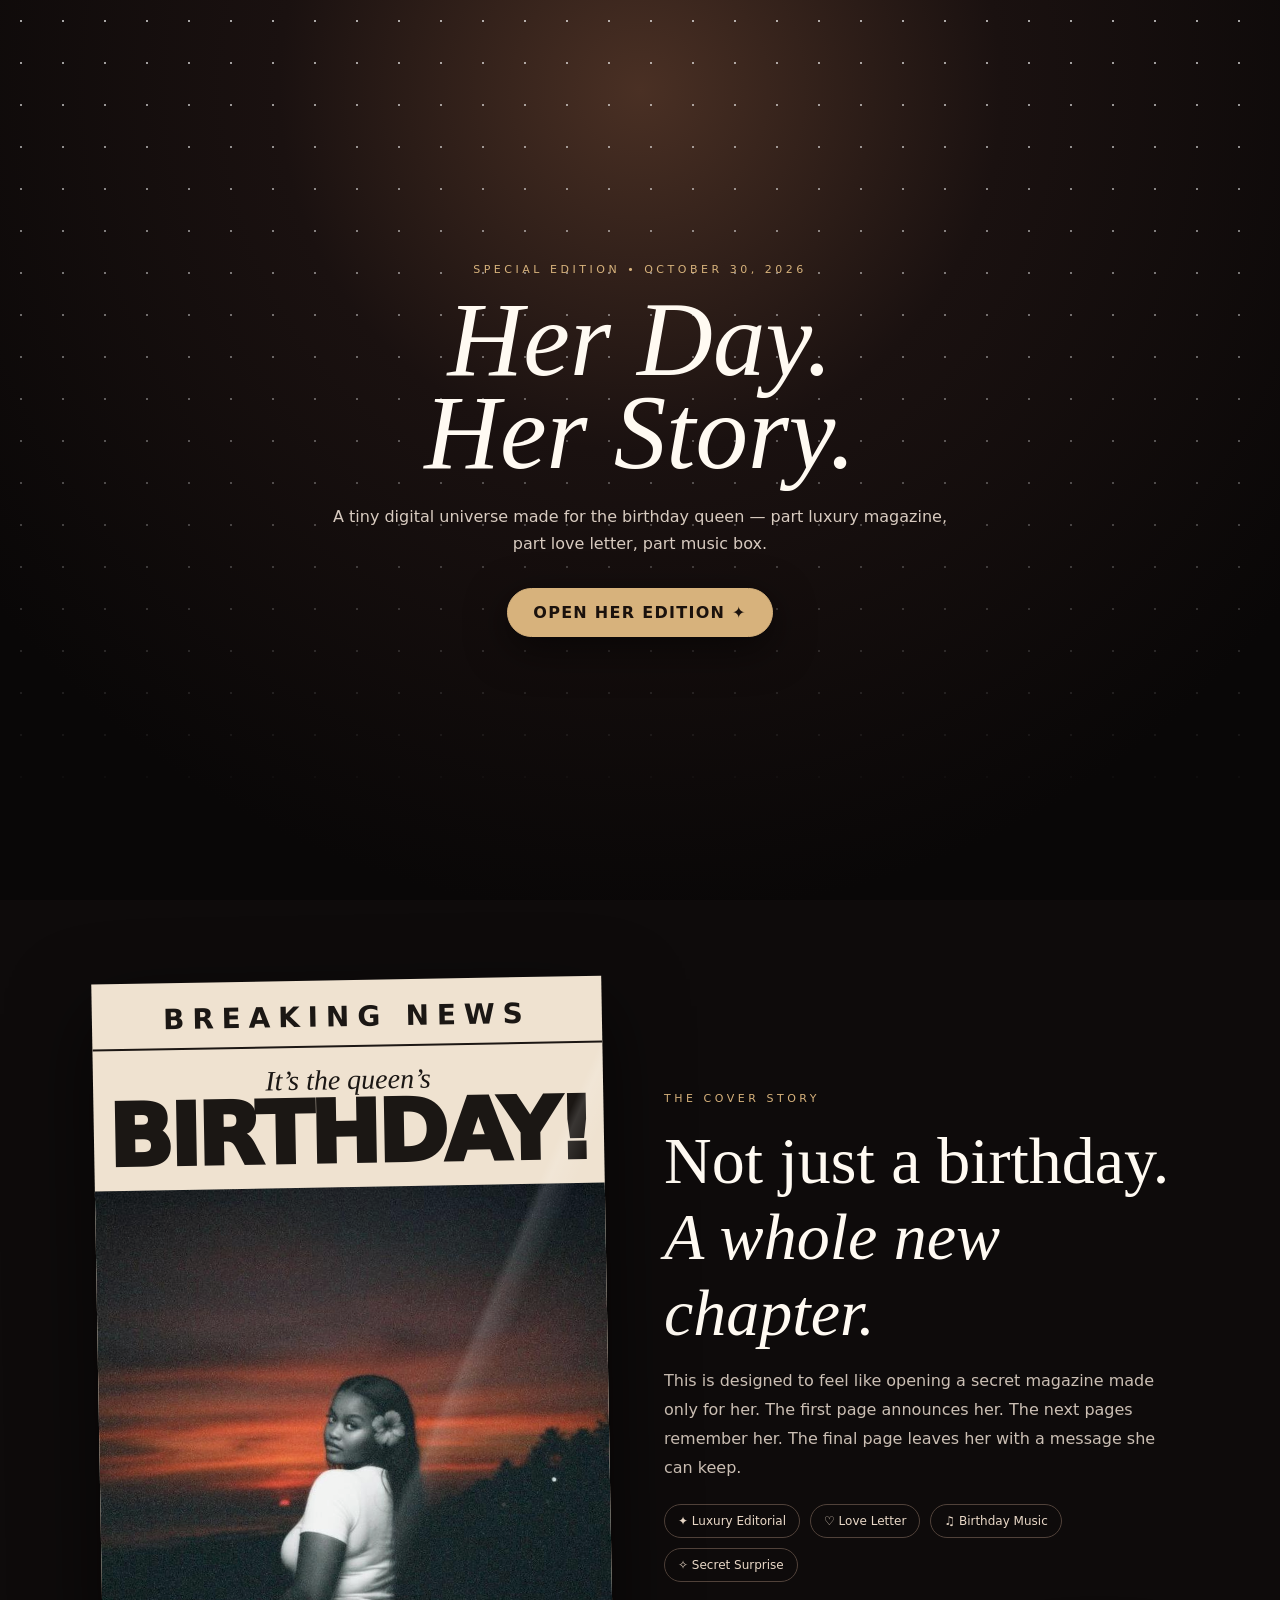
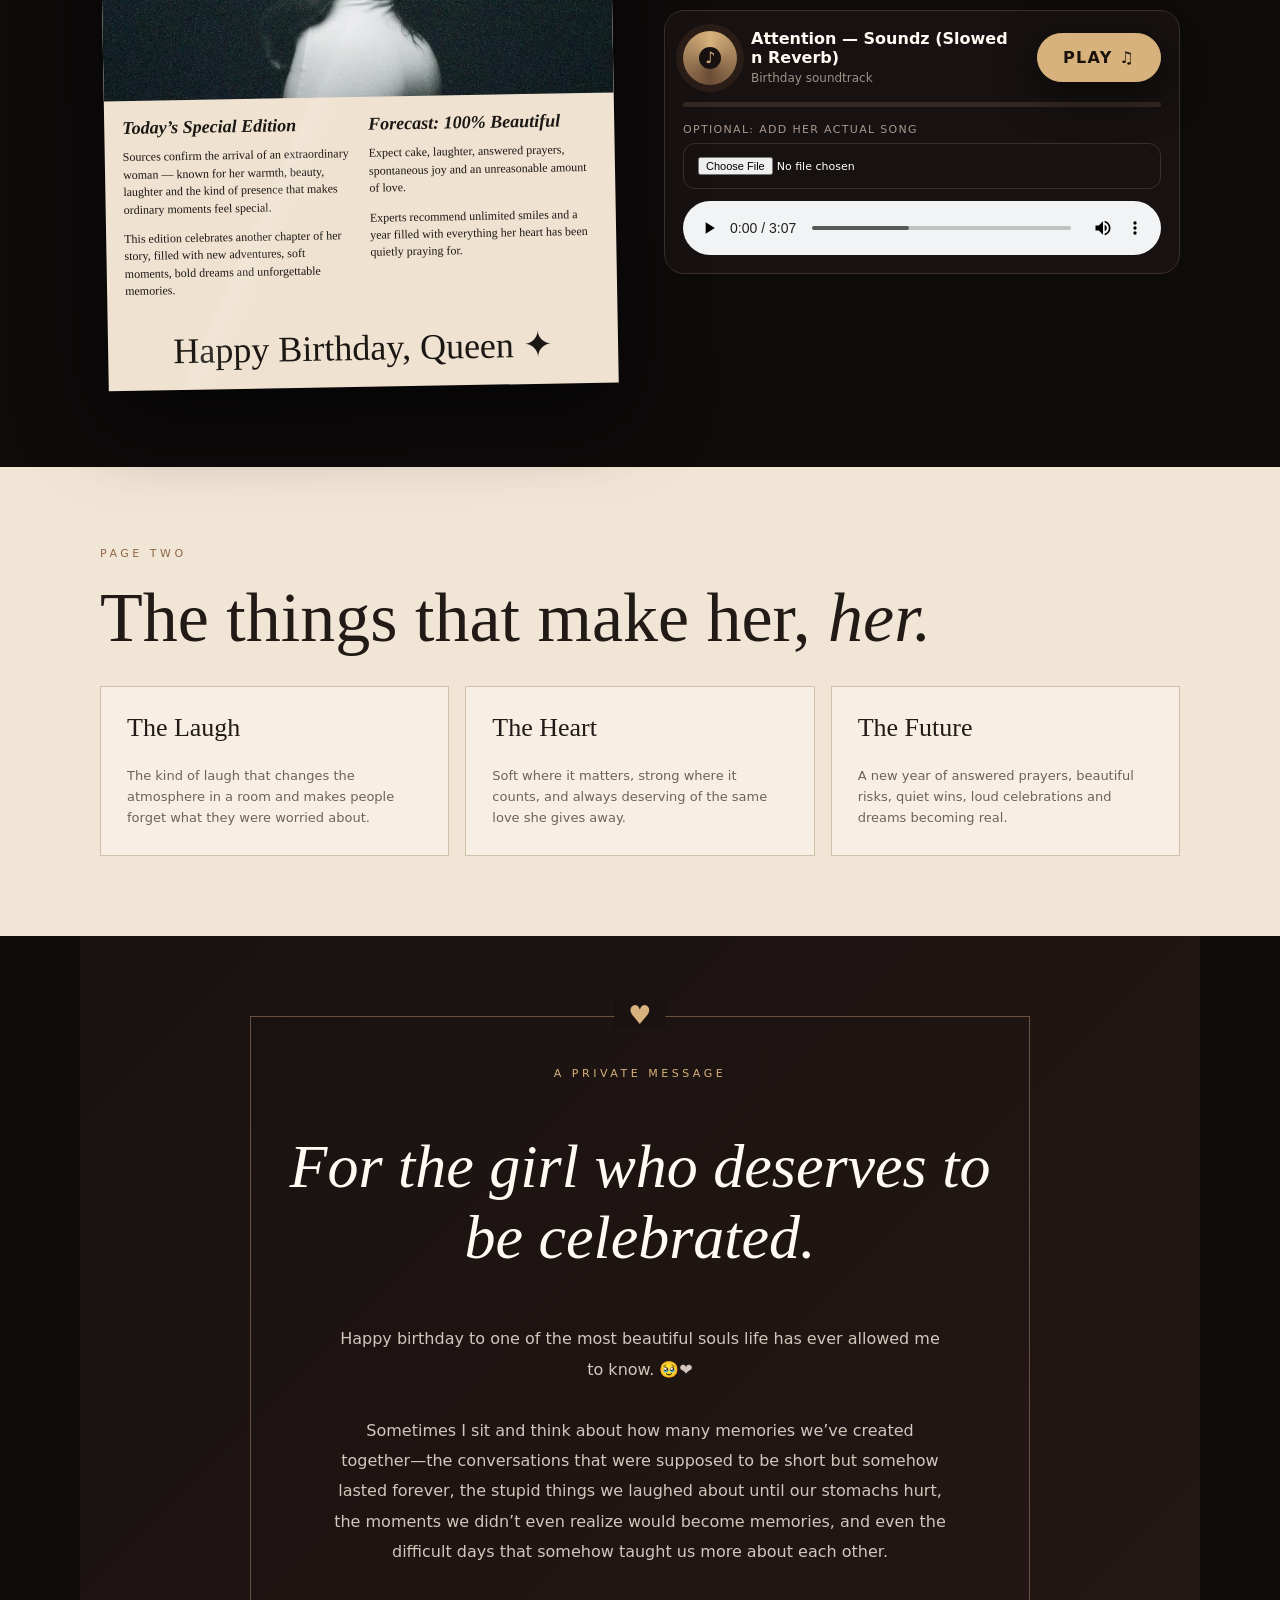
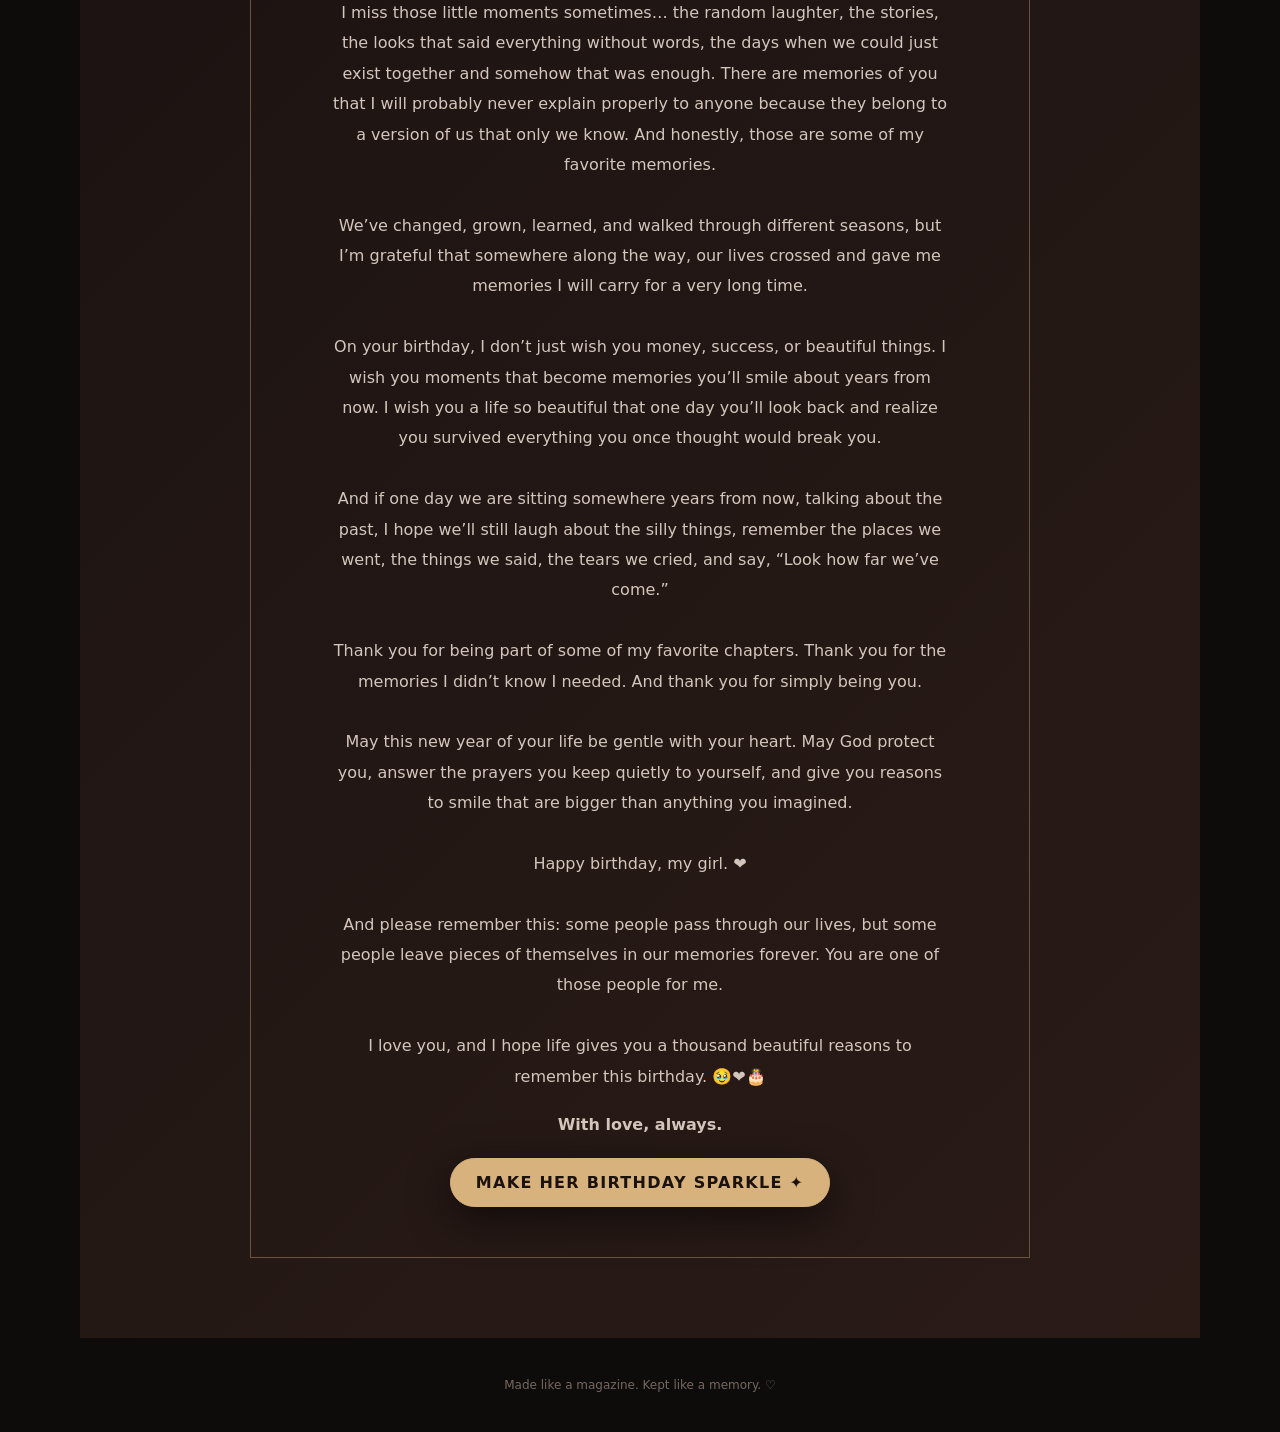
==== commit bbc8c857: "Remove personalization form script dependency" ====
--- a/birthday_queen_magazine.html
+++ b/birthday_queen_magazine.html
@@ -32,7 +32,6 @@
 document.querySelector('.photo').src = encodeURI('WhatsApp Image 2026-10-30 at 08.44.41.jpeg');
 document.getElementById('letterText').textContent = birthdayMessage;
 document.getElementById('letterText').style.whiteSpace = 'pre-line';
-document.getElementById('messageInput').value = birthdayMessage;
 const audio = document.getElementById('audio');
 audio.src = encodeURI('Attention - Soundz (Slowed n Reverb) (1).mp3');
 audio.style.display = 'block';
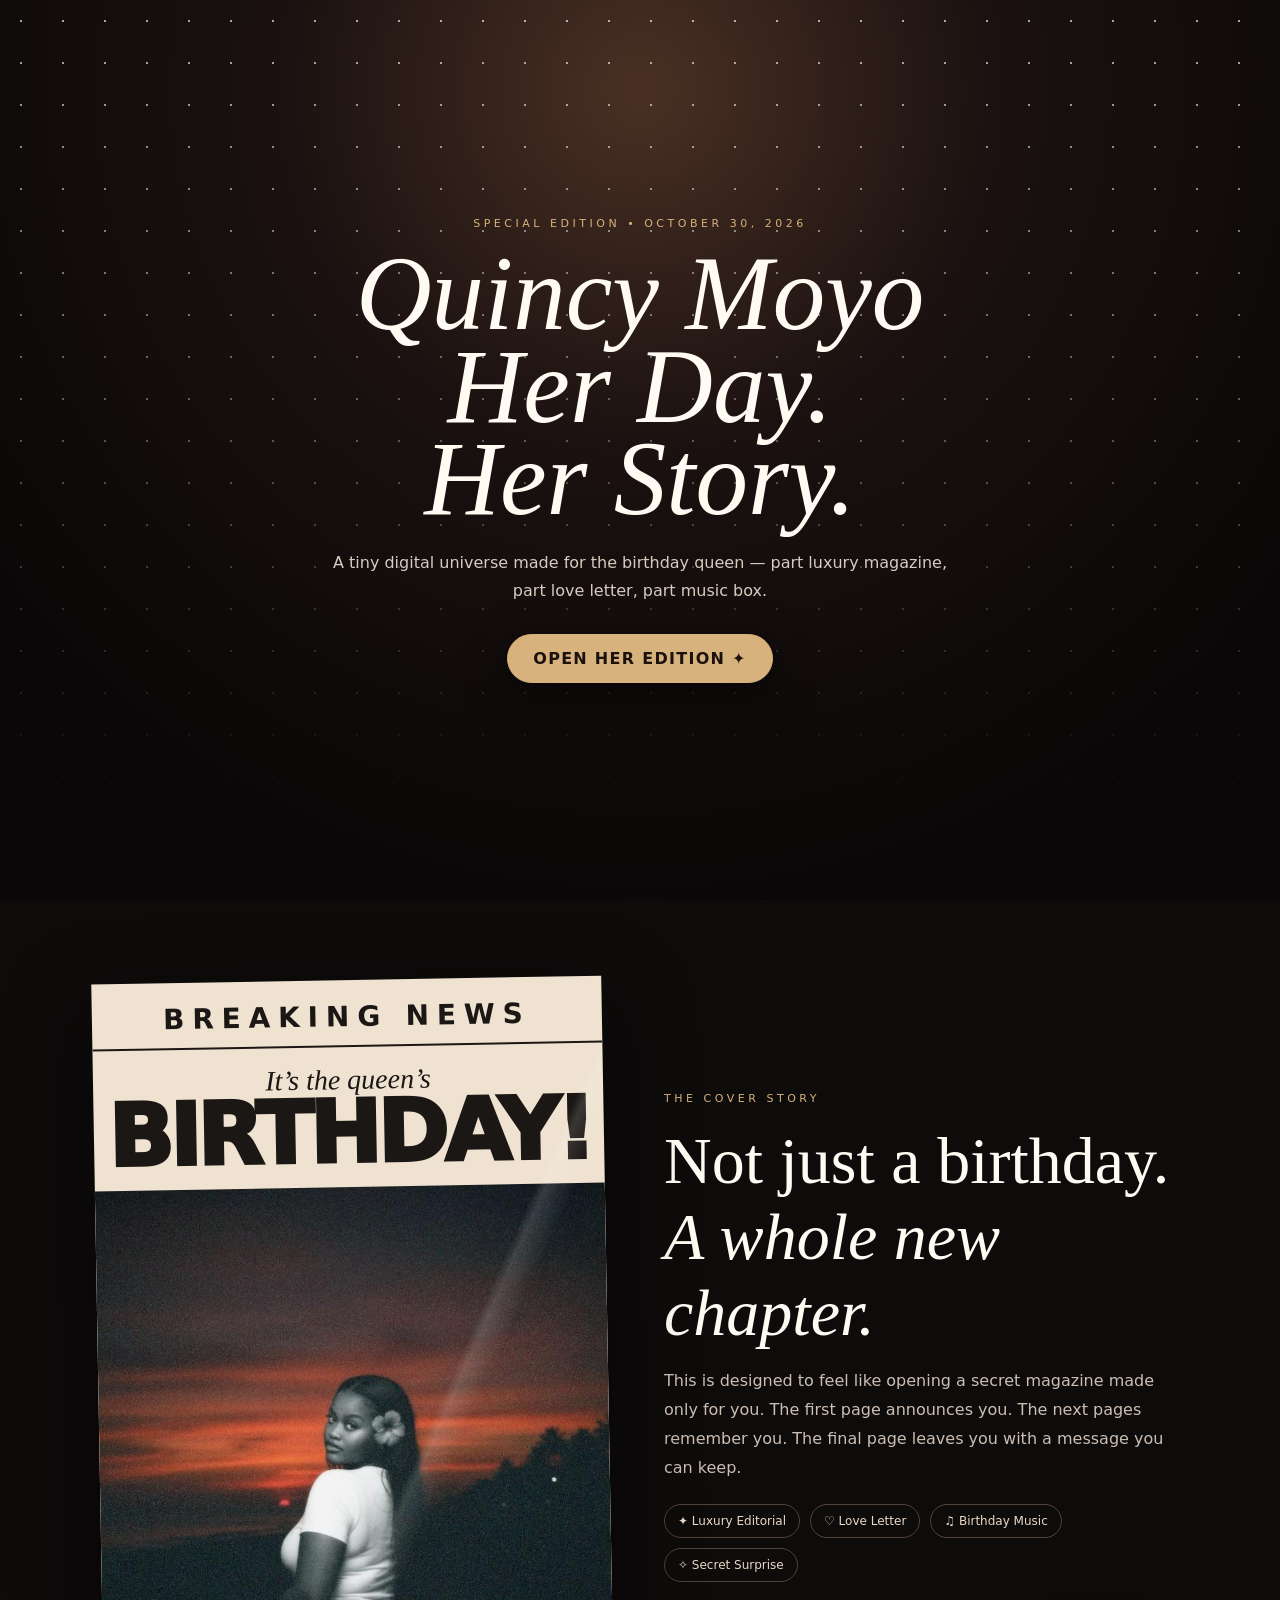
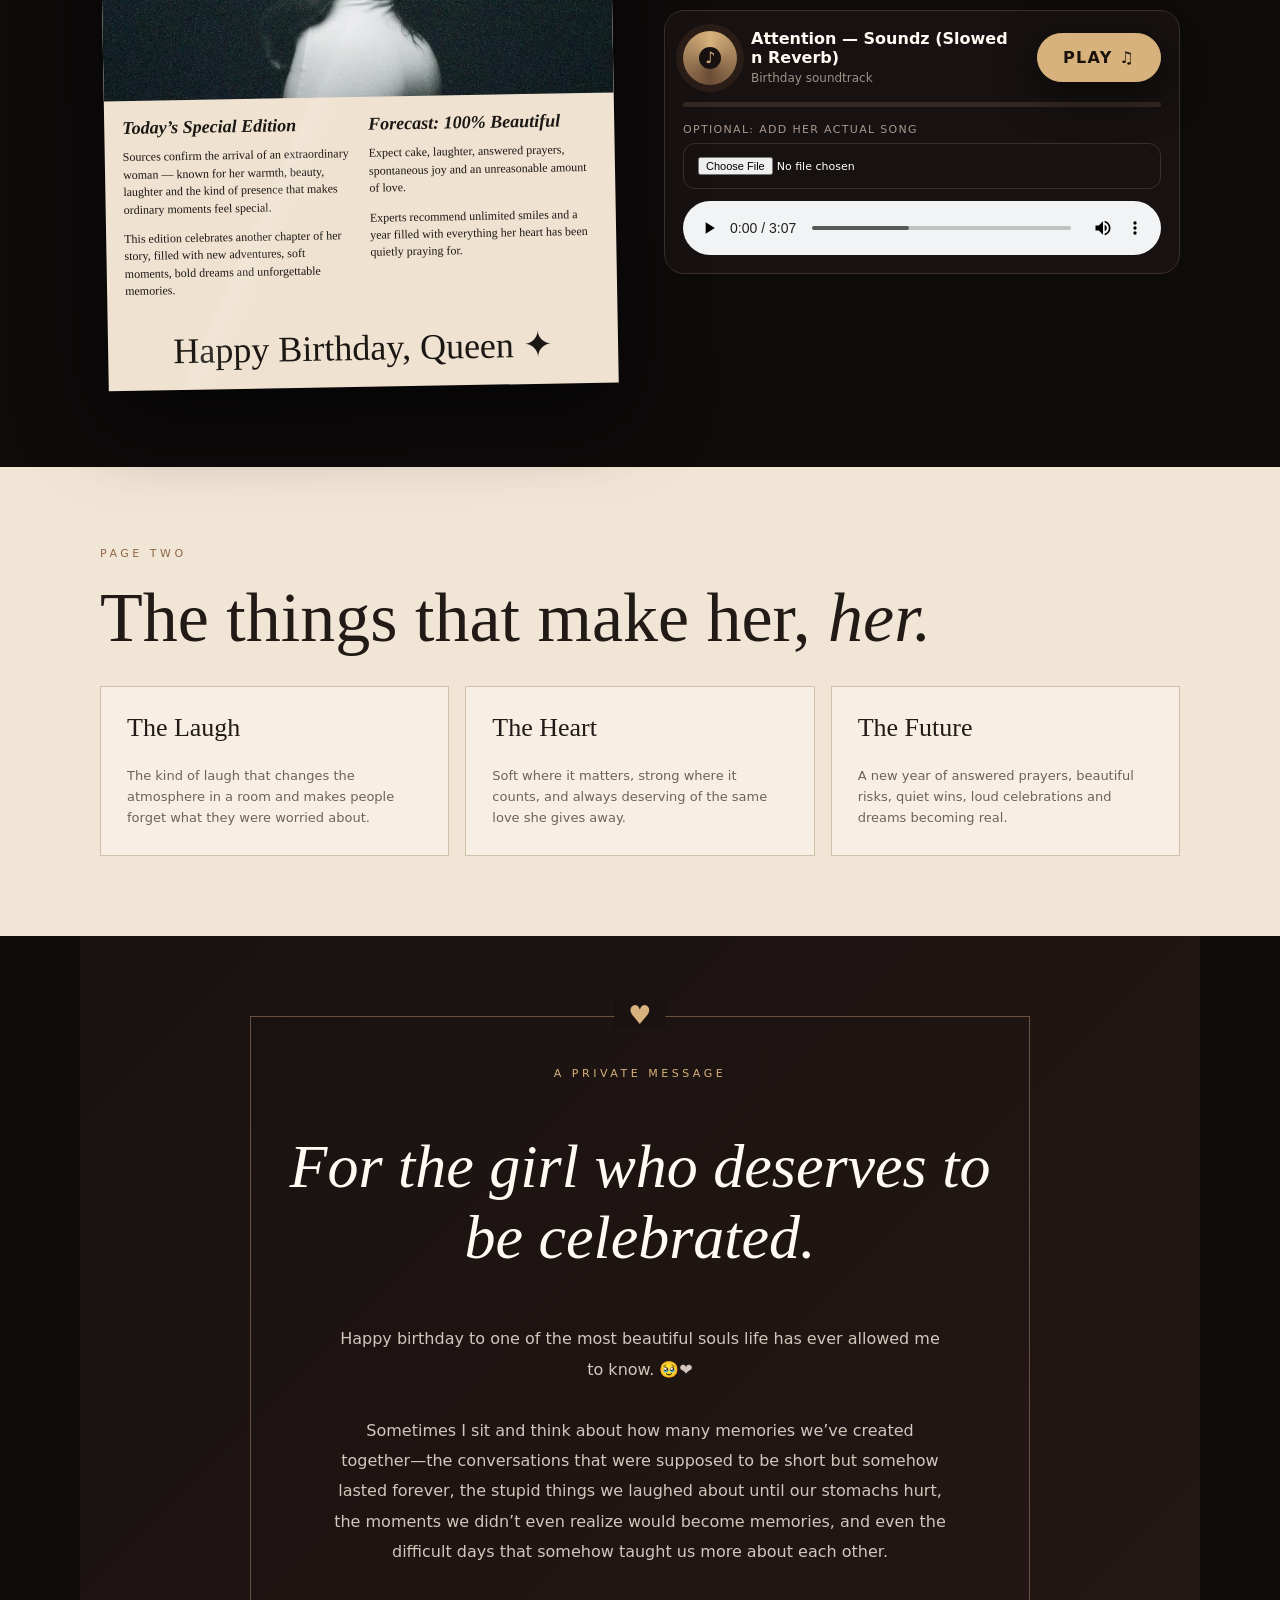
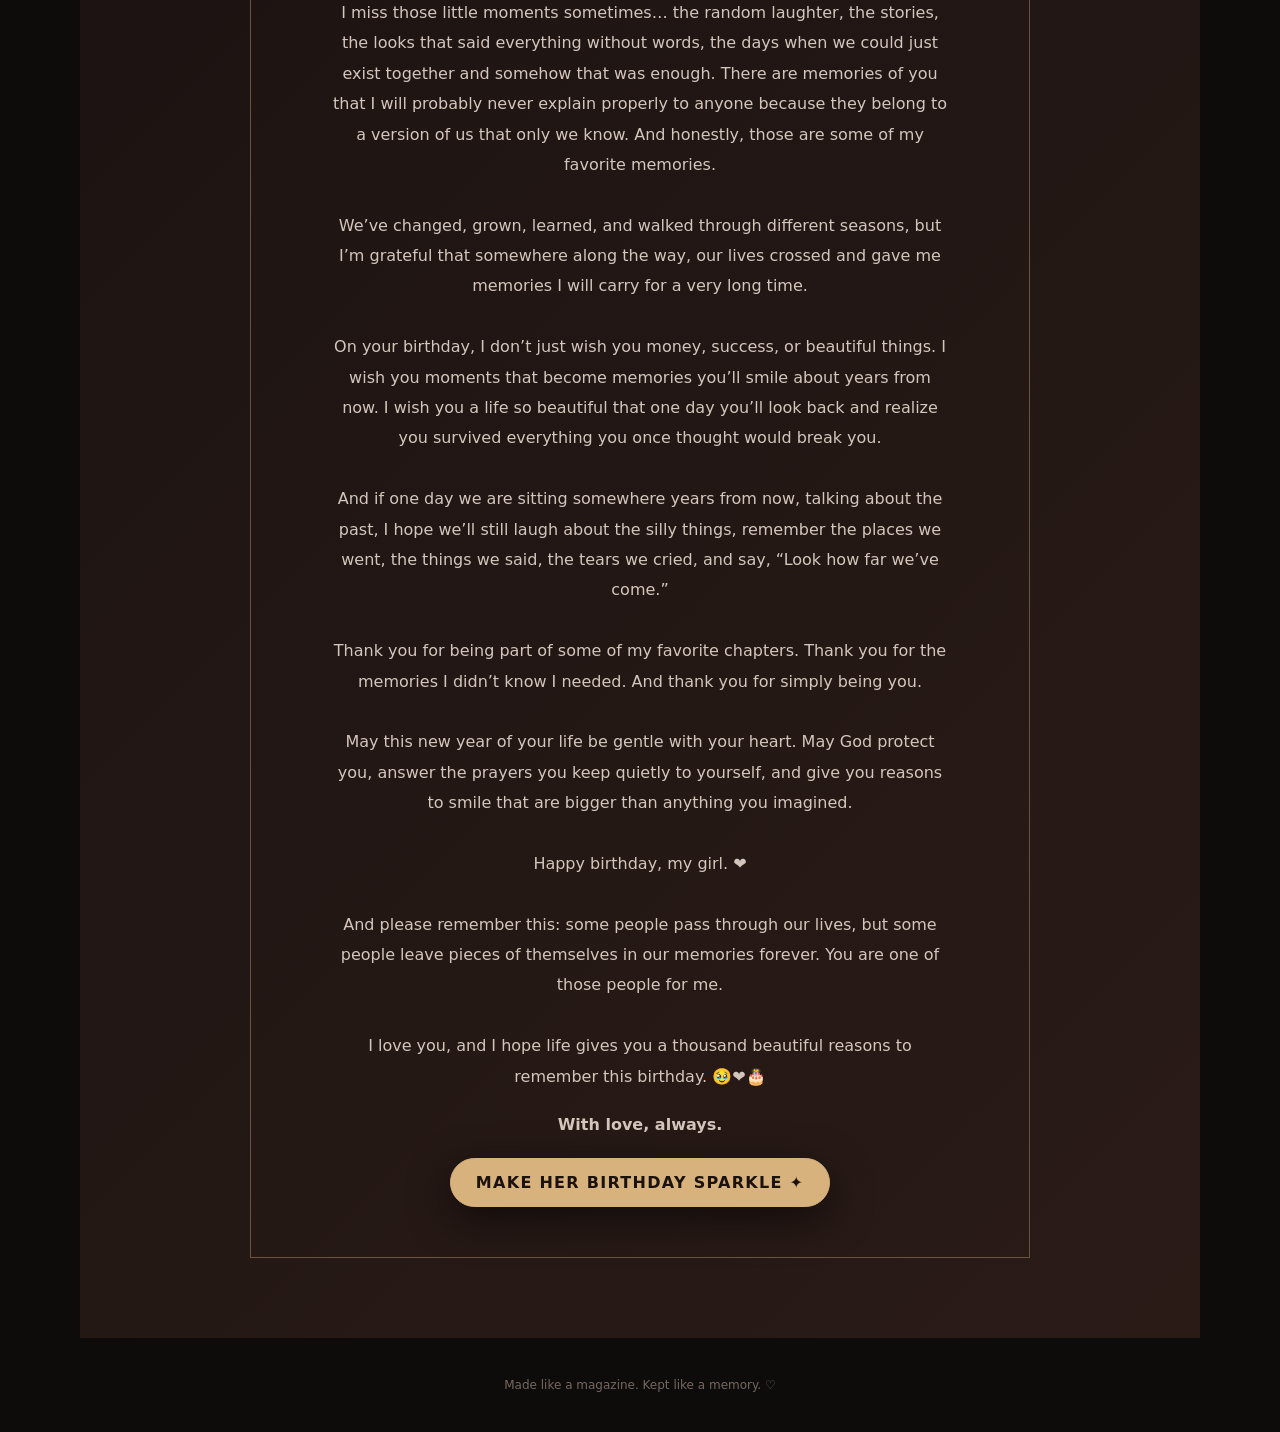
==== commit a6d46d16: "Personalize opening and animate the private letter" ====
--- a/birthday_queen_magazine.html
+++ b/birthday_queen_magazine.html
@@ -32,6 +32,61 @@
 document.querySelector('.photo').src = encodeURI('WhatsApp Image 2026-10-30 at 08.44.41.jpeg');
 document.getElementById('letterText').textContent = birthdayMessage;
 document.getElementById('letterText').style.whiteSpace = 'pre-line';
+document.querySelector('.hero h1').innerHTML = 'Quincy Moyo<br>Her Day.<br>Her Story.';
+document.querySelector('.side p').textContent = 'This is designed to feel like opening a secret magazine made only for you. The first page announces you. The next pages remember you. The final page leaves you with a message you can keep.';
+const letterEffectsStyle = document.createElement('style');
+letterEffectsStyle.textContent = `
+.letter-heart-fall,.letter-spark{position:fixed;z-index:40;pointer-events:none;user-select:none}
+.letter-heart-fall{top:-3rem;color:#f28ea0;font-size:clamp(1.2rem,3vw,2rem);text-shadow:0 0 12px #f28ea066;animation:letterHeartFall 4.2s ease-in forwards}
+@keyframes letterHeartFall{0%{opacity:0;transform:translate3d(0,-5vh,0) rotate(0) scale(.7)}12%{opacity:1}100%{opacity:0;transform:translate3d(var(--heart-drift),110vh,0) rotate(360deg) scale(1.15)}}
+.letter-spark{color:#e8c67f;font-size:clamp(1rem,2.4vw,1.8rem);text-shadow:0 0 14px #f4d894;animation:letterSpark 1.5s ease-out forwards}
+@keyframes letterSpark{0%{opacity:0;transform:translate(0,0) scale(.2) rotate(0)}25%{opacity:1}100%{opacity:0;transform:translate(var(--spark-x),var(--spark-y)) scale(1.5) rotate(100deg)}}
+@media(prefers-reduced-motion:reduce){.letter-heart-fall,.letter-spark{display:none!important}}
+`;
+document.head.append(letterEffectsStyle);
+let letterEffectsPlayed = false;
+function playLetterEffects() {
+	if (letterEffectsPlayed) return;
+	letterEffectsPlayed = true;
+	const hearts = ['♡', '♥', '❤️'];
+	for (let index = 0; index < 30; index += 1) {
+		const heart = document.createElement('span');
+		heart.className = 'letter-heart-fall';
+		heart.textContent = hearts[index % hearts.length];
+		heart.style.left = `${Math.random() * 100}vw`;
+		heart.style.setProperty('--heart-drift', `${(Math.random() - 0.5) * 180}px`);
+		heart.style.animationDelay = `${Math.random() * 0.8}s`;
+		document.body.append(heart);
+		window.setTimeout(() => heart.remove(), 5200);
+	}
+	window.setTimeout(() => {
+		for (let index = 0; index < 36; index += 1) {
+			const spark = document.createElement('span');
+			spark.className = 'letter-spark';
+			spark.textContent = index % 2 ? '✦' : '✧';
+			spark.style.left = `${Math.random() * 100}vw`;
+			spark.style.top = `${Math.random() * 78}vh`;
+			spark.style.setProperty('--spark-x', `${(Math.random() - 0.5) * 150}px`);
+			spark.style.setProperty('--spark-y', `${(Math.random() - 0.5) * 150}px`);
+			document.body.append(spark);
+			window.setTimeout(() => spark.remove(), 1600);
+		}
+	}, 4000);
+}
+const letterSection = document.querySelector('.letter');
+function checkLetterEntrance() {
+	const bounds = letterSection.getBoundingClientRect();
+	if (bounds.top < window.innerHeight * 0.8 && bounds.bottom > 0) {
+		playLetterEffects();
+		window.clearInterval(letterEntranceTimer);
+		window.removeEventListener('scroll', checkLetterEntrance);
+		window.removeEventListener('resize', checkLetterEntrance);
+	}
+}
+const letterEntranceTimer = window.setInterval(checkLetterEntrance, 300);
+window.addEventListener('scroll', checkLetterEntrance, { passive: true });
+window.addEventListener('resize', checkLetterEntrance);
+window.requestAnimationFrame(checkLetterEntrance);
 const audio = document.getElementById('audio');
 audio.src = encodeURI('Attention - Soundz (Slowed n Reverb) (1).mp3');
 audio.style.display = 'block';
